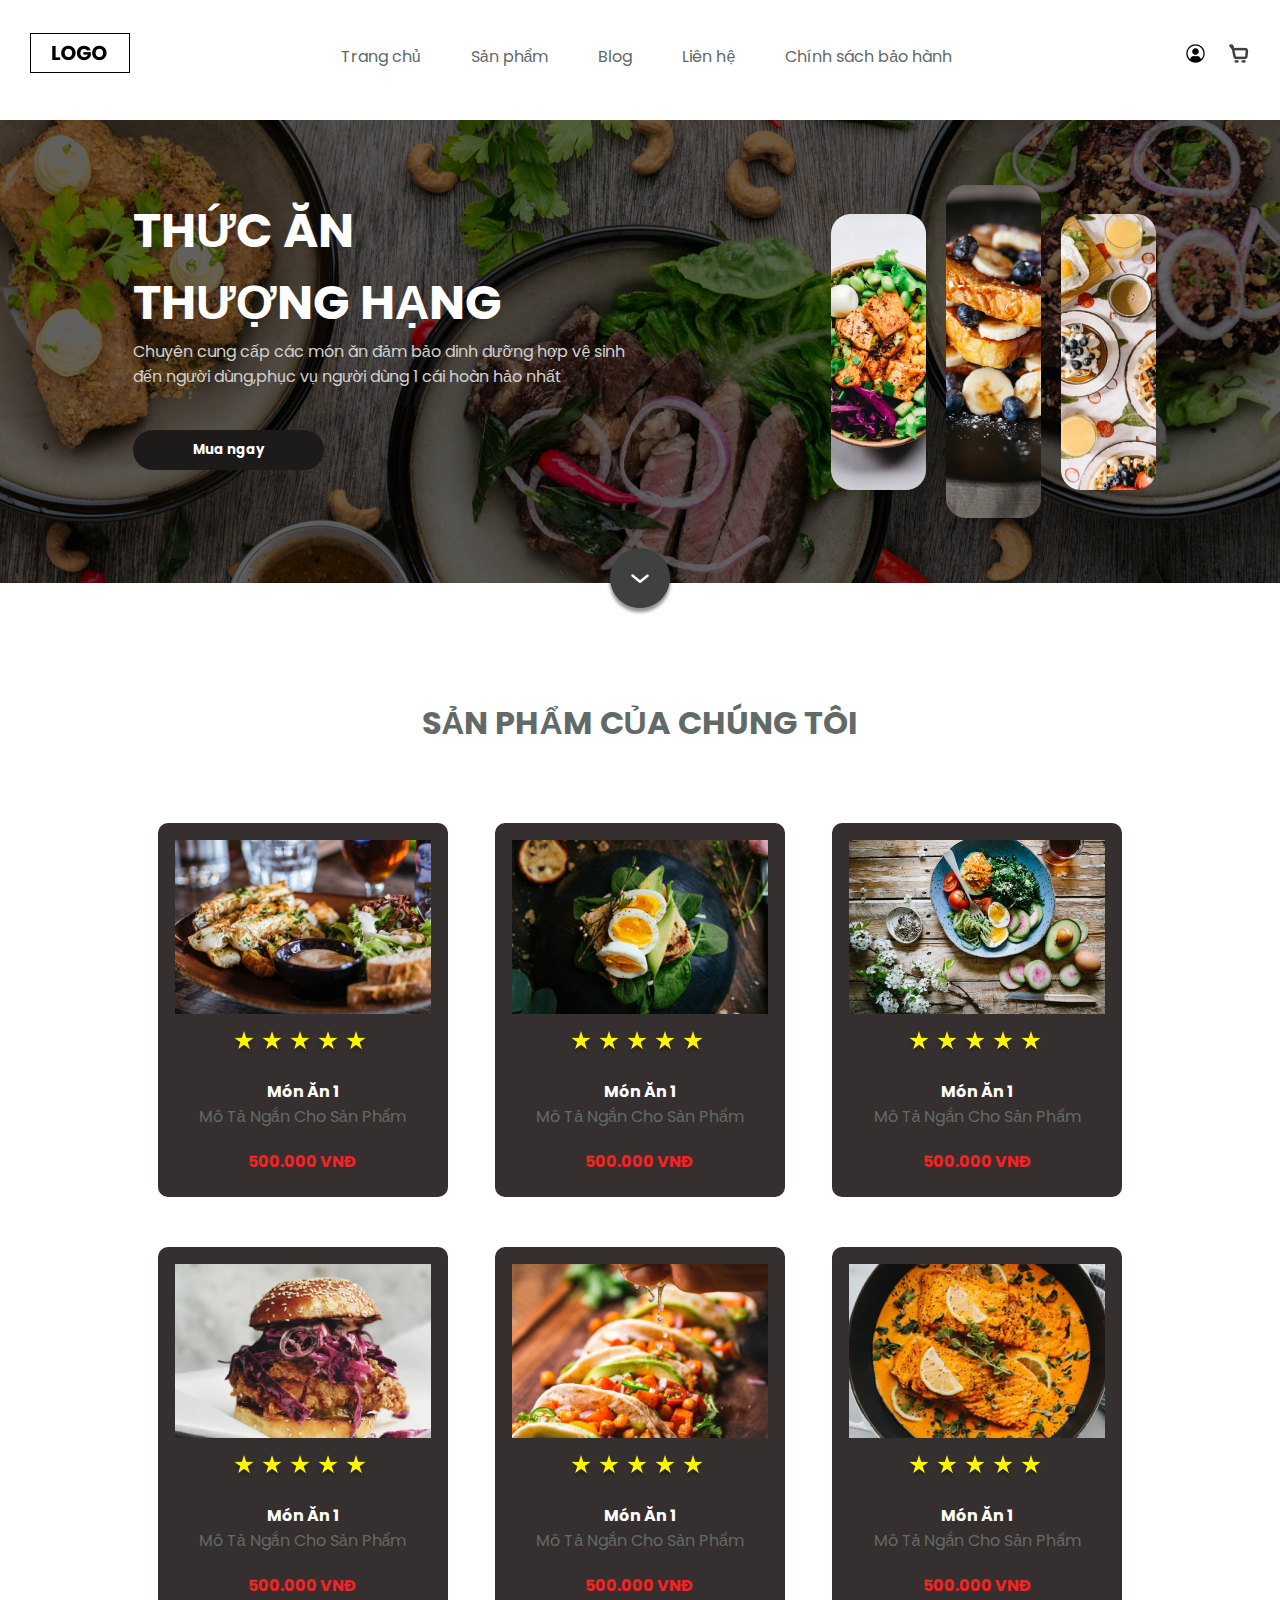
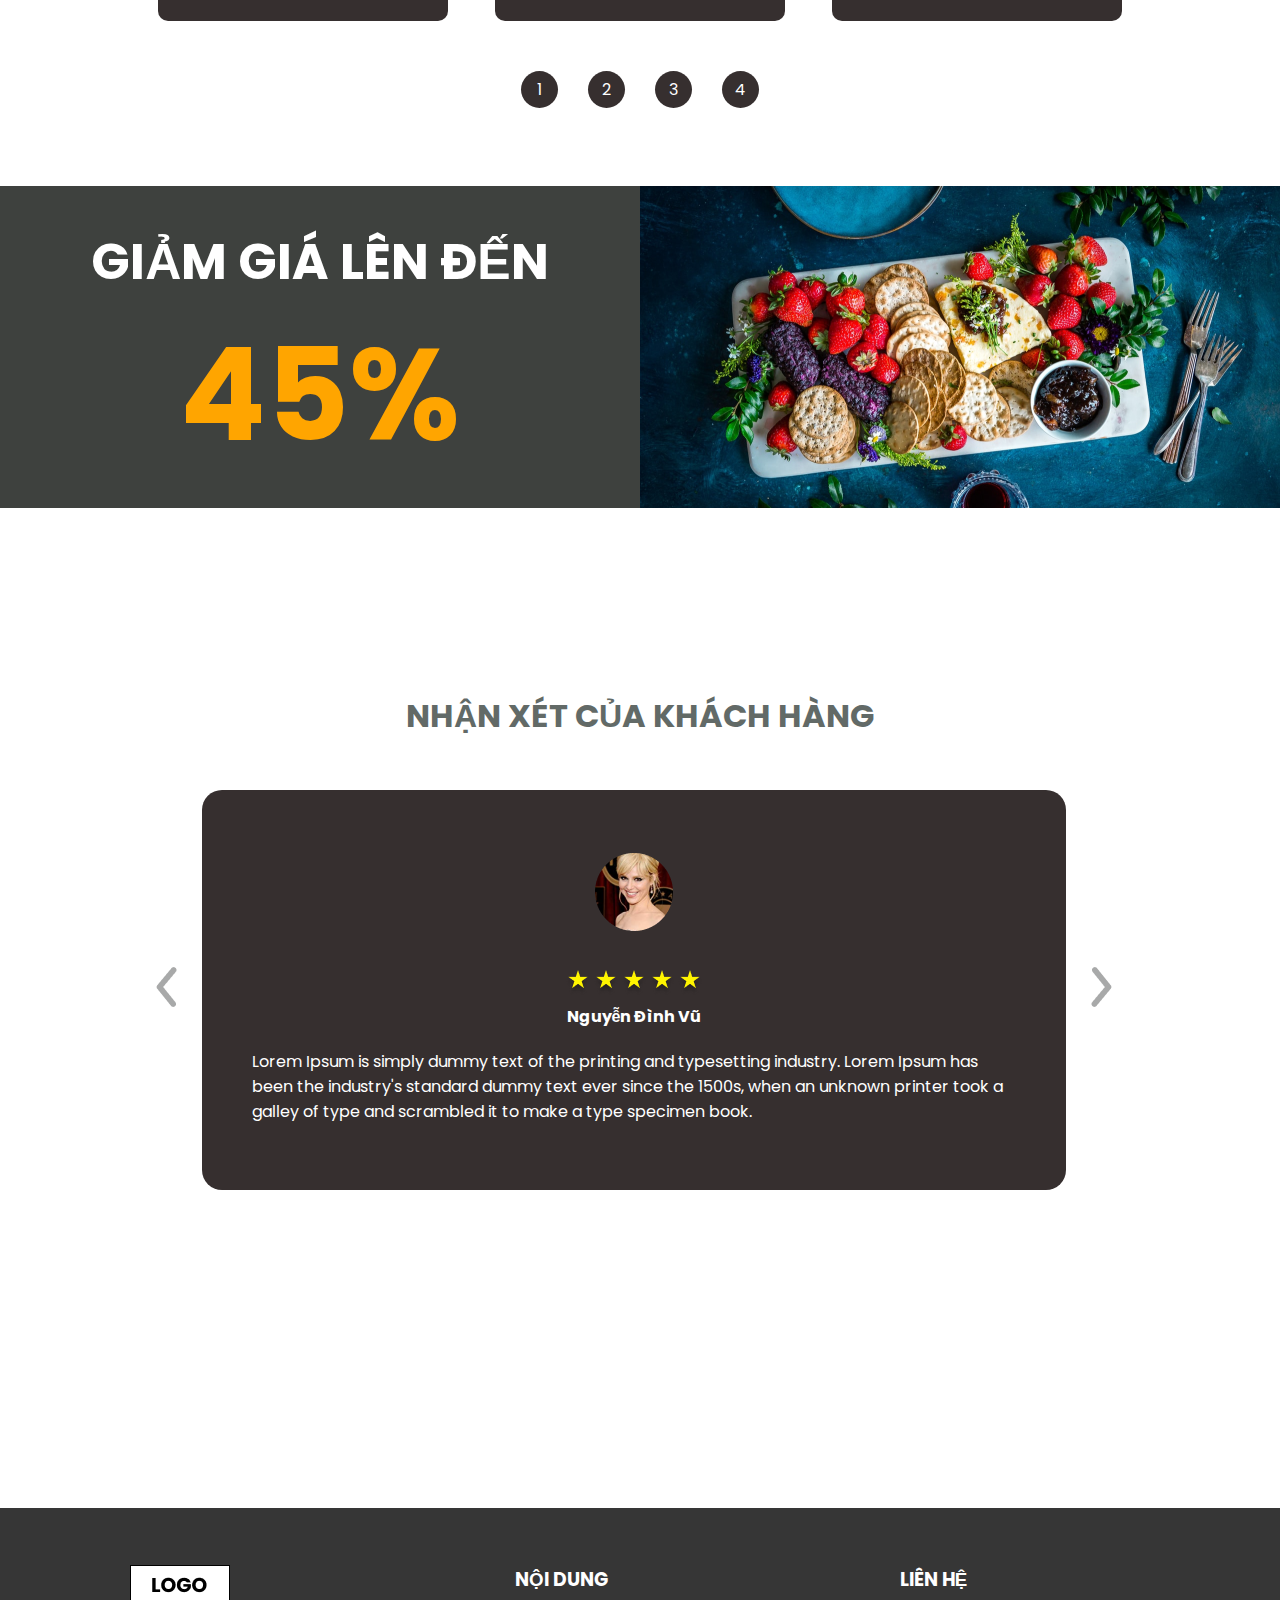
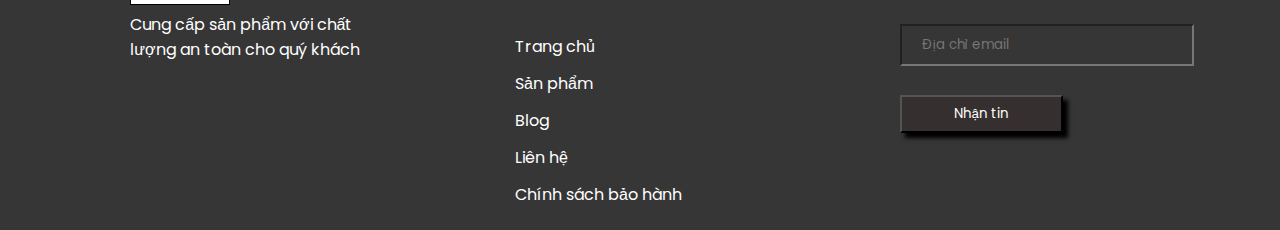
==== index.html @ 0b974483 "xc" ====
<!DOCTYPE html>
<html lang="en">

<head>
    <meta charset="UTF-8">
    <meta http-equiv="X-UA-Compatible" content="IE=edge">
    <meta name="viewport" content="width=device-width, initial-scale=1.0">
    <title>Web bán thức ăn </title>
    <link rel="stylesheet" href="style.css">
</head>

<body>


    <div id="wrapper">
        <div id="header">
            <a href="" class="logo">
                <img src="assets/logo.png" alt="">
            </a>
            <div id="menu">
                <div class="item">
                    <a href="index.html">Trang chủ</a>
                </div>
                <div class="item">
                    <a href="">Sản phẩm</a>
                </div>
                <div class="item">
                    <a href="">Blog</a>
                </div>
                <div class="item">
                    <a href="">Liên hệ</a>
                </div>
                <div class="item">
                    <a href="bh.html">Chính sách bảo hành</a>
                </div>
            </div>
            <div id="actions">
                <div class="item">
                    <img src="assets/user.png" alt="">
                </div>
                <div class="item">
                    <img src="assets/cart.png" alt="">
                </div>
            </div>
        </div>
        <div id="banner">
            <div class="box-left">
                <h2>
                    <span>THỨC ĂN</span>
                    <br>
                    <span>THƯỢNG HẠNG</span>
                </h2>
                <p>Chuyên cung cấp các món ăn đảm bảo dinh dưỡng
                    hợp vệ sinh đến người dùng,phục vụ người dùng 1 cái
                    hoàn hảo nhất</p>
                <button>Mua ngay</button>
            </div>
            <div class="box-right">
                <img src="assets/img_1.png" alt="">
                <img src="assets/img_2.png" alt="">
                <img src="assets/img_3.png" alt="">
            </div>
            <div class="to-bottom">
                <a href="">
                    <img src="assets/to_bottom.png" alt="">
                </a>
            </div>
        </div>
        <div id="wp-products">
            <h2>SẢN PHẨM CỦA CHÚNG TÔI</h2>
            <ul id="list-products">
                <div class="item">
                    <img src="assets/product_1.png" alt="">
                    <div class="stars">
                        <span>
                            <img src="assets/star.png" alt="">
                        </span>
                        <span>
                            <img src="assets/star.png" alt="">
                        </span>
                        <span>
                            <img src="assets/star.png" alt="">
                        </span>
                        <span>
                            <img src="assets/star.png" alt="">
                        </span>
                        <span>
                            <img src="assets/star.png" alt="">
                        </span>
                    </div>

                    <div class="name">Món Ăn 1</div>
                    <div class="desc">Mô Tả Ngắn Cho Sản Phẩm</div>
                    <div class="price">500.000 VNĐ</div>
                </div>


                <div class="item">
                    <img src="assets/product_2.png" alt="">
                    <div class="stars">
                        <span>
                            <img src="assets/star.png" alt="">
                        </span>
                        <span>
                            <img src="assets/star.png" alt="">
                        </span>
                        <span>
                            <img src="assets/star.png" alt="">
                        </span>
                        <span>
                            <img src="assets/star.png" alt="">
                        </span>
                        <span>
                            <img src="assets/star.png" alt="">
                        </span>
                    </div>

                    <div class="name">Món Ăn 1</div>
                    <div class="desc">Mô Tả Ngắn Cho Sản Phẩm</div>
                    <div class="price">500.000 VNĐ</div>
                </div>


                <div class="item">
                    <img src="assets/product_3.png" alt="">
                    <div class="stars">
                        <span>
                            <img src="assets/star.png" alt="">
                        </span>
                        <span>
                            <img src="assets/star.png" alt="">
                        </span>
                        <span>
                            <img src="assets/star.png" alt="">
                        </span>
                        <span>
                            <img src="assets/star.png" alt="">
                        </span>
                        <span>
                            <img src="assets/star.png" alt="">
                        </span>
                    </div>

                    <div class="name">Món Ăn 1</div>
                    <div class="desc">Mô Tả Ngắn Cho Sản Phẩm</div>
                    <div class="price">500.000 VNĐ</div>
                </div>
                <div class="item">
                    <img src="assets/product_4.png" alt="">
                    <div class="stars">
                        <span>
                            <img src="assets/star.png" alt="">
                        </span>
                        <span>
                            <img src="assets/star.png" alt="">
                        </span>
                        <span>
                            <img src="assets/star.png" alt="">
                        </span>
                        <span>
                            <img src="assets/star.png" alt="">
                        </span>
                        <span>
                            <img src="assets/star.png" alt="">
                        </span>
                    </div>

                    <div class="name">Món Ăn 1</div>
                    <div class="desc">Mô Tả Ngắn Cho Sản Phẩm</div>
                    <div class="price">500.000 VNĐ</div>
                </div>

                <div class="item">
                    <img src="assets/product_5.png" alt="">
                    <div class="stars">
                        <span>
                            <img src="assets/star.png" alt="">
                        </span>
                        <span>
                            <img src="assets/star.png" alt="">
                        </span>
                        <span>
                            <img src="assets/star.png" alt="">
                        </span>
                        <span>
                            <img src="assets/star.png" alt="">
                        </span>
                        <span>
                            <img src="assets/star.png" alt="">
                        </span>
                    </div>

                    <div class="name">Món Ăn 1</div>
                    <div class="desc">Mô Tả Ngắn Cho Sản Phẩm</div>
                    <div class="price">500.000 VNĐ</div>
                </div>

                <div class="item">
                    <img src="assets/product_6.png" alt="">
                    <div class="stars">
                        <span>
                            <img src="assets/star.png" alt="">
                        </span>
                        <span>
                            <img src="assets/star.png" alt="">
                        </span>
                        <span>
                            <img src="assets/star.png" alt="">
                        </span>
                        <span>
                            <img src="assets/star.png" alt="">
                        </span>
                        <span>
                            <img src="assets/star.png" alt="">
                        </span>
                    </div>

                    <div class="name">Món Ăn 1</div>
                    <div class="desc">Mô Tả Ngắn Cho Sản Phẩm</div>
                    <div class="price">500.000 VNĐ</div>
                </div>
            </ul>
            <div class="list-page">
                <div class="item">
                    <a href="">1</a>
                </div>
                <div class="item">
                    <a href="">2</a>
                </div>
                <div class="item">
                    <a href="">3</a>
                </div>
                <div class="item">
                    <a href="">4</a>
                </div>
            </div>
        </div>

        <div id="saleoff">
            <div class="box-left">
                <h1>
                    <span>GIẢM GIÁ LÊN ĐẾN</span>
                    <span>45%</span>
                </h1>
            </div>
            <div class="box-right"></div>
        </div>

        <div id="comment">
            <h2>NHẬN XÉT CỦA KHÁCH HÀNG</h2>
            <div id="comment-body">
                <div class="prev">
                    <a href="#">
                        <img src="assets/prev.png" alt="">
                    </a>
                </div>
                <ul id="list-comment">
                    <li class="item">
                        <div class="avatar">
                            <img src="assets/avatar_1.png" alt="">

                        </div>
                        <div class="stars">
                            <span>
                                <img src="assets/star.png" alt="">
                            </span>
                            <span>
                                <img src="assets/star.png" alt="">
                            </span>
                            <span>
                                <img src="assets/star.png" alt="">
                            </span>
                            <span>
                                <img src="assets/star.png" alt="">
                            </span>
                            <span>
                                <img src="assets/star.png" alt="">
                            </span>
                        </div>
                        <div class="name">Nguyễn Đình Vũ</div>

                        <div class="text">
                            <p>Lorem Ipsum is simply dummy text of the printing and
                                typesetting industry. Lorem Ipsum has been the industry's
                                standard dummy text ever since the 1500s, when an unknown
                                printer took a galley of type and scrambled it to make a type
                                specimen book.</p>
                        </div>
                    </li>
                    <li class="item">
                        <div class="avatar">
                            <img src="assets/avatar_1.png" alt="">

                        </div>
                        <div class="stars">
                            <span>
                                <img src="assets/star.png" alt="">
                            </span>
                            <span>
                                <img src="assets/star.png" alt="">
                            </span>
                            <span>
                                <img src="assets/star.png" alt="">
                            </span>
                            <span>
                                <img src="assets/star.png" alt="">
                            </span>
                            <span>
                                <img src="assets/star.png" alt="">
                            </span>
                        </div>
                        <div class="name">Trần Ngọc Sơn</div>

                        <div class="text">
                            <p>Lorem Ipsum is simply dummy text of the printing and
                                typesetting industry. Lorem Ipsum has been the industry's
                                standard dummy text ever since the 1500s, when an unknown
                                printer took a galley of type and scrambled it to make a type
                                specimen book.</p>
                        </div>
                    </li>
                    <li class="item">
                        <div class="avatar">
                            <img src="assets/avatar_1.png" alt="">

                        </div>
                        <div class="stars">
                            <span>
                                <img src="assets/star.png" alt="">
                            </span>
                            <span>
                                <img src="assets/star.png" alt="">
                            </span>
                            <span>
                                <img src="assets/star.png" alt="">
                            </span>
                            <span>
                                <img src="assets/star.png" alt="">
                            </span>
                            <span>
                                <img src="assets/star.png" alt="">
                            </span>
                        </div>
                        <div class="name">Nguyễn Trần Vi</div>

                        <div class="text">
                            <p>Lorem Ipsum is simply dummy text of the printing and
                                typesetting industry. Lorem Ipsum has been the industry's
                                standard dummy text ever since the 1500s, when an unknown
                                printer took a galley of type and scrambled it to make a type
                                specimen book.</p>
                        </div>
                    </li>
                </ul>
                <div class="next">
                    <a href="#">
                        <img src="assets/next.png" alt="">
                    </a>
                </div>
            </div>
        </div>

        <div id="footer">
            <div class="box">
                <div class="logo">
                    <img src="assets/logo.png" alt="">
                </div>
                <p>Cung cấp sản phẩm với chất lượng an toàn cho quý khách</p>
            </div>
            <div class="box">
                <h3>NỘI DUNG</h3>
                <ul class="quick-menu">
                    <div class="item">
                        <a href="index.html">Trang chủ</a>
                    </div>
                    <div class="item">
                        <a href="">Sản phẩm</a>
                    </div>
                    <div class="item">
                        <a href="">Blog</a>
                    </div>
                    <div class="item">
                        <a href="">Liên hệ</a>
                    </div>
                    <div class="item">
                        <a href="bh.html">Chính sách bảo hành</a>
                    </div>
                </ul>
            </div>
            <div class="box">
                <h3>LIÊN HỆ</h3>
                <form action="">
                    <input type="text" placeholder="Địa chỉ email">
                    <button>Nhận tin</button>
                </form>
            </div>
        </div>
    </div>
    <script src="script.js"></script>
</body>

</html>
---- style.css ----
@import url('https://fonts.googleapis.com/css2?family=Poppins:ital,wght@0,400;0,500;0,600;1,200;1,400;1,500&display=swap');
*{
    padding:0;
    margin:0;
    box-sizing: border-box;
    font-family:'Poppins', sans-serif;
    cursor: pointer;
}

@import url('https://fonts.googleapis.com/css?family=Indie+Flower');

#wrapper {
    /* Kích thước màn hình là 1280 x 720 */
    width: 100%;
    height: 100vh;
}
#header {
    width: 100%;
    padding:0px 30px;
    margin-top:33px;
    display: flex;
    justify-content: space-between;
    align-items: center;    
}

#menu {
    list-style:none;
    display: flex;
}

#menu .item {
    margin:0px 25px;
}

#menu .item a {
    color:#626A67;
    text-decoration: none;
}


#actions {
    display: flex;
}

#actions .item {
    margin-left:22px;
}





#banner {
    width: 100%;
    background-image :url("assets/banner.png");
    height: 463px;
    margin-top:40px;
    display: flex;
    padding:0px 133px;
    position:relative;
}

#banner .box-left ,#banner .box-right {
    width: 50%;
}

#banner  .box-left h2 {
    font-size:48px;
    margin-top:75px;
    color:#fff;
}

#banner .box-left p {
    color:#D0D0D0;
}

#banner .box-left button {
    width: 191px;
    height: 40px;
    margin-top:41px;
    background:#1d1a1a;
    border:none;
    outline:none;
    color:#fff;
    font-weight: bold;
    border-radius: 20px;
    transition:0.4s;
}

#banner .box-left button:hover {
    background:orange;
}

#banner .box-right {
    padding-left:200px;
    display: flex;
    justify-content: center;
    align-items: center;
}

#banner .box-right img {
    margin:0px 10px;
    animation :animation 3s infinite linear; 
}


#banner .box-right img:nth-child(1)
{
    animation-delay: 0.5s;
}
#banner .box-right img:nth-child(2)
{
    
    animation-delay: 1s;
}

@keyframes animation {
    0%{
        transform:translateY(0px);
    }
    50%{
        transform: translateY(-10px);
    }
    100%{
        transform: translateY(0px);
    }
    
}

.to-bottom {
    position:absolute;
    bottom:-40px;
    left:50%;
    transform:translateX(-50%);
}



#wp-products {
    padding-top:116px;
    padding-bottom: 78px;
    padding-left:134px;
    padding-right:134px;
}

#wp-products h2 {
    text-align: center;
    margin-bottom: 76px;
    font-size:32px;
    color:#626a67;
}


#list-products {
    display: flex;
    list-style: none;
    justify-content: space-around;
    align-items: center;
    flex-wrap: wrap;
}

#list-products .item {
    width: 290px;
    height: 374px;
    background:#362f2f;
    border-radius: 10px;
    margin-bottom: 50px;
}

#list-products .item img {
    display: block;
    margin:0px auto;
    margin-top:17px;
}

#list-products .item .stars {

    display: flex;
    margin:0px auto;
    width: 50%;
}

#list-products .item .name {
    text-align: center;
    color:#fff;
    font-weight: bold;
    margin-top:21px;
}

#list-products .item .desc {
    text-align: center;
    color:#626a67;
}

#list-products .item .price {
    text-align: center;
    color:#f42424;
    font-weight: bold;
    margin-top:20px;
}


.list-page {
    width: 50%;
    margin:0px auto;
}

.list-page {
    display: flex;
    list-style: none;
    justify-content: center;
    align-items: center;
}

.list-page .item {
    margin:0px 15px;
    width: 37px;
    height: 37px;
    background:#362f2f;
    border-radius: 50%;
    display: flex;
    justify-content: center;
    align-items: center;
}
.list-page .item a {
    color:#fff;
    text-decoration: none;
}


#saleoff {
    width: 100%;
    display: flex;
    height: 322px;
}
#saleoff .box-left ,#saleoff .box-right {
    width: 50%;
}
#saleoff .box-left {
    background:#3e413e;
    text-align: center;
    min-height: 322px;
}

#saleoff .box-left h1 {
    padding-top:38px;
}
#saleoff .box-left span:nth-child(1)
{
    color:#fff;
    font-size:50px;
}

#saleoff .box-left span:nth-child(2)
{
    color:orange;
    font-size:128px;
}

#saleoff .box-right {
    background-image:url("assets/off.png");
}


#comment {
    width: 1012px;
    height: 478px;
    margin:0px auto;
    margin-top:184px;
    margin-bottom: 50px;
}

#comment h2 {
    text-align: center;
    margin-bottom: 50px;
    font-size:32px;
    color:#626a67;
}


#comment-body{
    display: flex;
    justify-content: center;
    align-items: center;
    width: 1000px;
    height: 400px;
    list-style: none;
    overflow: hidden;
}

#list-comment {
    width: 100%;
    height: 100%;
    list-style: none;
    transition:0.5s;
}

#list-comment .item {
    width: 100%;
    height: 100%;
    background:#362f2f;
    border-radius: 20px;
    padding-top:50px;
}

#list-comment .item .avatar {
    text-align: center;
    margin-top:13px;
}

#list-comment .item .stars {
    display: flex;
    margin:0px auto;
    width: 50%;
    margin-top:32px;
    justify-content: center;
    align-items: center;
}

#list-comment .item .name {
    text-align: center;
    font-weight: bold;
    color:#fff;
}

#list-comment .item .text {
    padding:20px 50px;
    color:#fff;
   
}

#footer {
    width: 100%;
    background:rgb(0,0,0,0.79);
    height: 322px;
    margin-top:338px;
    padding:0px 63px;
    padding-top:57px;
    display: flex;
    justify-content: space-around;
}

#footer .box {
    width: 250px;
    color:#fff;
}

#footer .box .quick-menu {
    margin-top:40px;

}


#footer .box .quick-menu .item{
    margin-bottom:12px;

}
#footer .box .quick-menu ,.item a{
    color:#fff;
    text-decoration: none;
}



#footer .box form input {
    width: 294px;
    height: 42px;
    background:transparent;
    padding-left:20px;
    color:#fff;
    margin-top:30px;
}

#footer .box form button {
    background:#362f2f;
    box-shadow: 5px 5px 4px rgba(0,0,0.25);
    width: 163px;
    height: 38px;
    margin-top:29px;
    color:#fff;
}

.bh-maintile {
    font-size: 25px;
    margin-top: 20px;
    text-align: center;
    font-family:'Indie Flower',cursive;
    margin-bottom: 15px;
    margin-top: 65px;
}

.policy-container {
    font-size: 16px;
    margin-left: 55px;
    margin: auto;
    padding: 10px;
    width: 1100px;

}
.bh-maintile img {
    margin-top: 20px;
    width: 750px;
    height: 250px;
}

.policy-table table{
    margin: auto;
    padding: 10px;
    width: 1100px;
    
}
.policy-table table,td,tr, th 
{
    border: 1px solid #000;
}
.policy-table table tr td.bold
{
    Font-Weight: bold;
    text-align: center;
}
.policy-table table tr td.result{
    Width: 400px;
    Text-Align: right;
    Padding-Right: 5px;
}
.policy-table table tr td{
    Padding-Left: 5px;
}
.policy-table table tr:hover
{
    background:orange;
cursor:pointer;
}

#banner2 {
    width: 100%;
    background-image :url("assets/6057300.jpg");
    height: 463px;
    margin-top:40px;
    display: flex;
    padding:0px 133px;
    position:relative;
}

#banner2 .box-left{
    width: 50%;
}

#banner2  .box-left h2 {
    font-size:48px;
    margin-top:75px;
    color:#000;
}

#banner2 .box-left p {
    color:#000;
}

#banner2 .box-left button {
    width: 191px;
    height: 40px;
    margin-top:41px;
    background:#1d1a1a;
    border:none;
    outline:none;
    color:#fff;
    font-weight: bold;
    border-radius: 20px;
    transition:0.4s;
}

#banner2 .box-left button:hover {
    background:orange;
}

#banner2 .box-right {
    padding-left:200px;
    display: flex;
    justify-content: center;
    align-items: center;
}

#banner2 .box-right img {
    margin:0px 10px;
    animation :animation 3s infinite linear; 
}
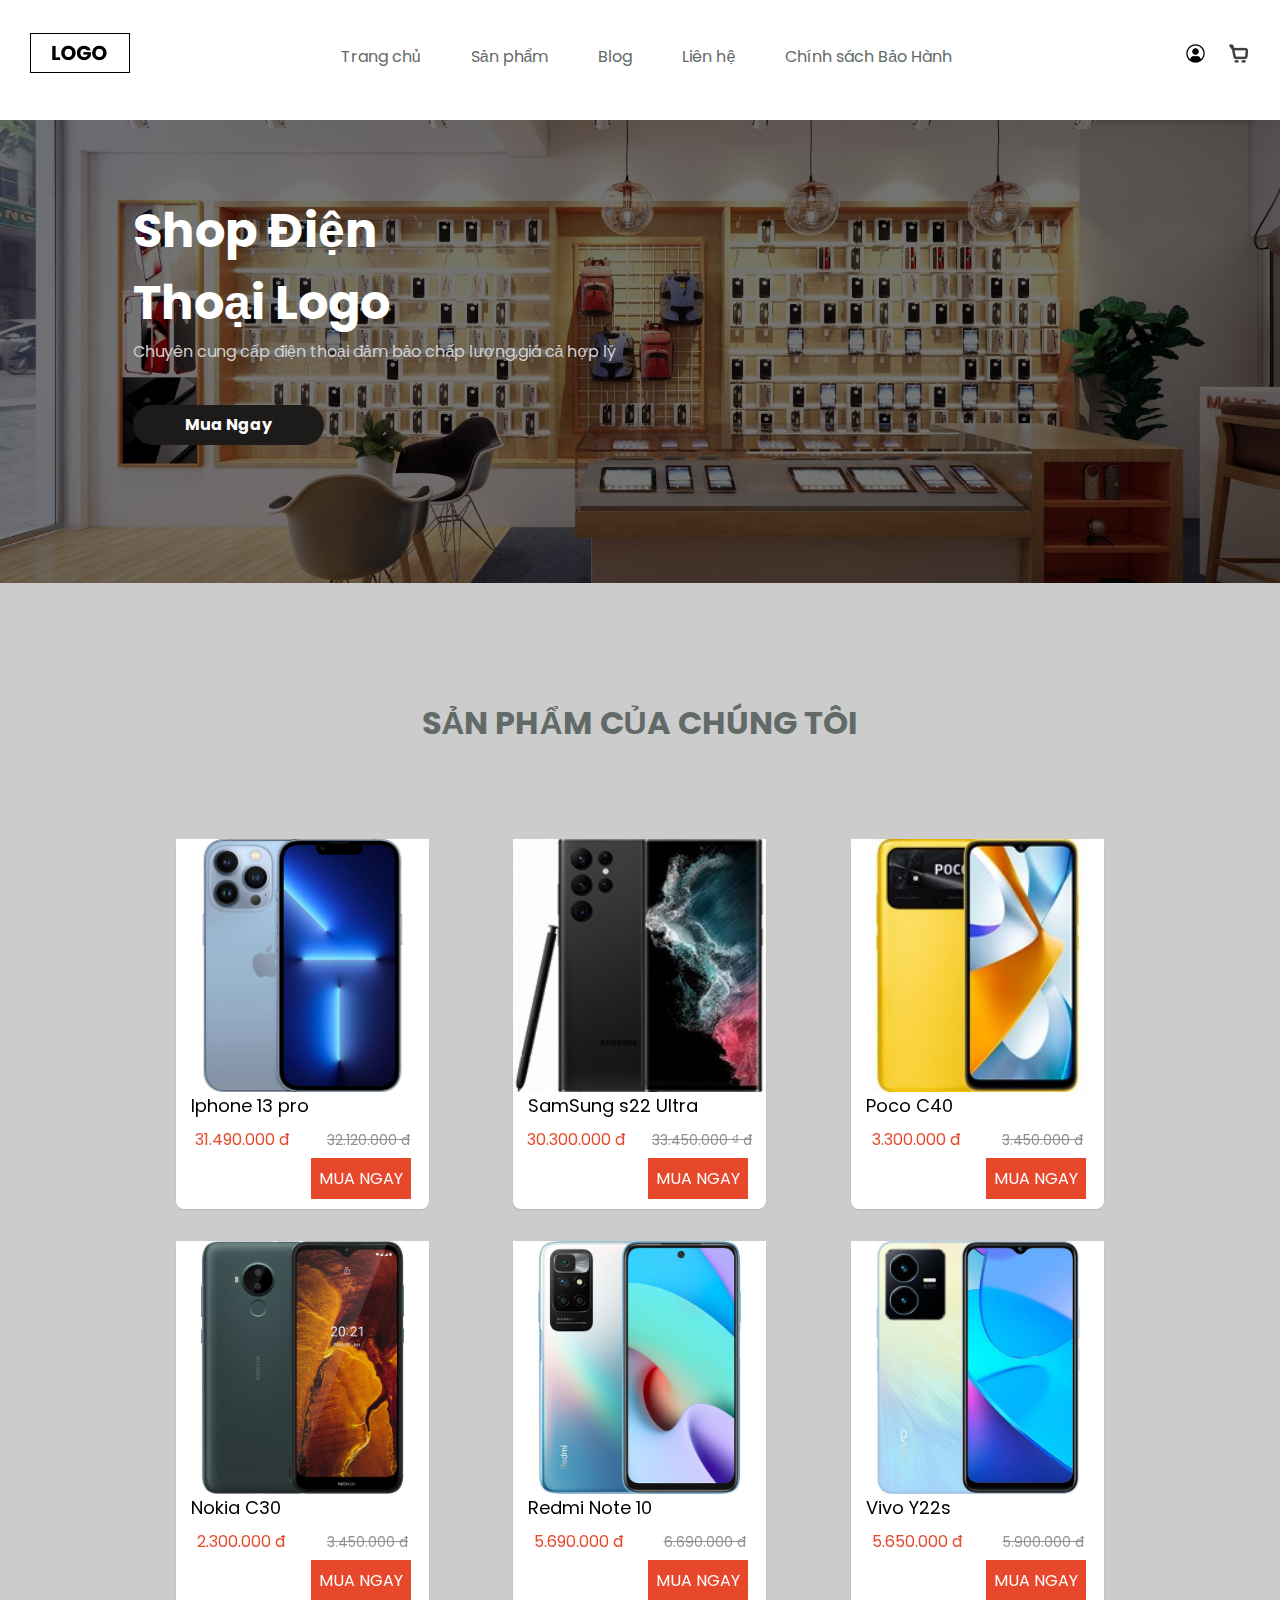
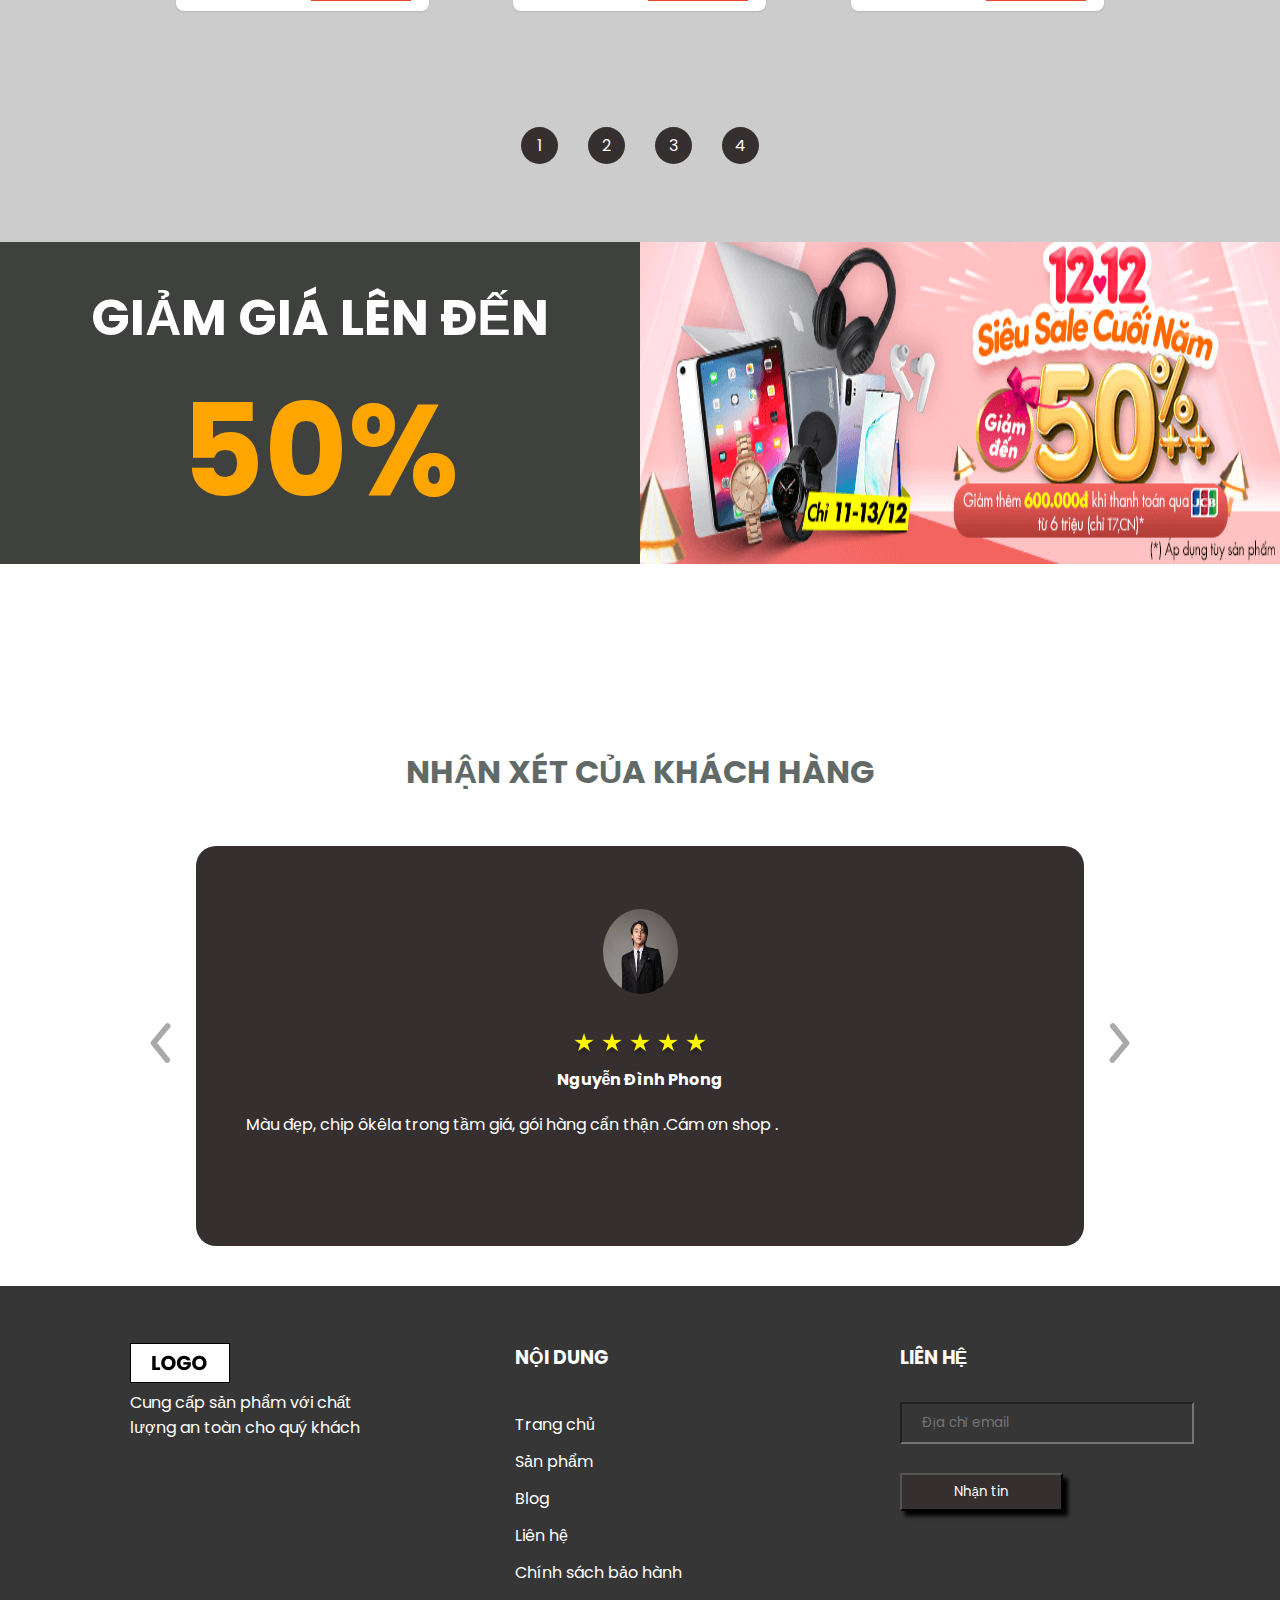
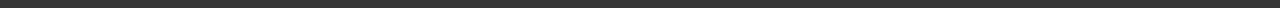
==== commit b8ebcb73: "update responive" ====
--- a/index.html
+++ b/index.html
@@ -5,221 +5,204 @@
     <meta charset="UTF-8">
     <meta http-equiv="X-UA-Compatible" content="IE=edge">
     <meta name="viewport" content="width=device-width, initial-scale=1.0">
-    <title>Web bán thức ăn </title>
+    <title>Web quản lý điện thoại</title>
     <link rel="stylesheet" href="style.css">
+    <link rel="stylesheet" href="assets/icon/themify-icons/themify-icons.css">
 </head>
 
 <body>
 
 
-    <div id="wrapper">
+    <div id="wrapper grip">
         <div id="header">
             <a href="" class="logo">
-                <img src="assets/logo.png" alt="">
+                <img src="assets/img/logo.png" alt="">
             </a>
             <div id="menu">
                 <div class="item">
-                    <a href="index.html">Trang chủ</a>
-                </div>
-                <div class="item">
-                    <a href="">Sản phẩm</a>
-                </div>
-                <div class="item">
-                    <a href="">Blog</a>
-                </div>
-                <div class="item">
-                    <a href="">Liên hệ</a>
-                </div>
-                <div class="item">
-                    <a href="bh.html">Chính sách bảo hành</a>
-                </div>
-            </div>
+                    <a href="#">Trang chủ</a>
+                </div>
+                <div class="item">
+                    <a href="/Sp/sp.html">Sản phẩm</a>
+                </div>
+                <div class="item">
+                    <a href="./Blog/blog1.html">Blog</a>
+                </div>
+                <div class="item">
+                    <a href="/Contact/contact.html">Liên hệ</a>
+                </div>
+                <div class="item">
+                    <a href="/BH/bh.html">Chính sách Bảo Hành</a>
+                </div>
+            </div>
+            
             <div id="actions">
-                <div class="item">
-                    <img src="assets/user.png" alt="">
-                </div>
-                <div class="item">
-                    <img src="assets/cart.png" alt="">
+                
+                
+                <div class="item">
+                   <button style="border: 0; cursor: pointer;" class="button-login js-button-login"><img src="assets/img/user.png" alt=""></button> 
+                </div>
+                <div class="item">
+                    <button style="border: 0; cursor: pointer;" class="button-login js-button-login"><img src="assets/img/cart.png" alt=""></button> 
+                    
+                </div>
+                <label for="nav-moblie-input" class="icon-menu">
+                    <i class="ti-menu-alt"></i>
+                </label>
+                <input type="checkbox" name="" class="nav-input" id="nav-moblie-input" >
+                
+                <label for="nav-moblie-input"  class="nav-overlay">
+                    
+                </label>
+                <label for="nav-moblie-input"  class="nav-overlay"></label>
+                <div id="menu-moblie">
+                    <label for="nav-moblie-input" class="icon-close">
+                        <i class="ti-close"></i>
+                    </label>
+                    <div class="item-moblie">
+                        <a href="#">Trang chủ</a>
+                    </div>
+                    <div class="item-moblie">
+                        <a href="/Sp/sp.html">Sản phẩm</a>
+                    </div>
+                    <div class="item-moblie">
+                        <a href="./Blog/blog1.html">Blog</a>
+                    </div>
+                    <div class="item-moblie">
+                        <a href="/Contact/contact.html">Liên hệ</a>
+                    </div>
+                    <div class="item-moblie">
+                        <a href="/BH/bh.html">Chính sách Bảo Hành</a>
+                    </div>
+                    
                 </div>
             </div>
         </div>
         <div id="banner">
             <div class="box-left">
                 <h2>
-                    <span>THỨC ĂN</span>
+                    <span>Shop Điện </span>
                     <br>
-                    <span>THƯỢNG HẠNG</span>
+                    <span > Thoại Logo</span>
                 </h2>
-                <p>Chuyên cung cấp các món ăn đảm bảo dinh dưỡng
-                    hợp vệ sinh đến người dùng,phục vụ người dùng 1 cái
-                    hoàn hảo nhất</p>
-                <button>Mua ngay</button>
-            </div>
-            <div class="box-right">
-                <img src="assets/img_1.png" alt="">
-                <img src="assets/img_2.png" alt="">
-                <img src="assets/img_3.png" alt="">
-            </div>
-            <div class="to-bottom">
-                <a href="">
-                    <img src="assets/to_bottom.png" alt="">
-                </a>
-            </div>
-        </div>
-        <div id="wp-products">
+                <p>Chuyên cung cấp điện thoại đảm bảo chấp lượng,giá cả hợp lý 
+                    </p>
+                <a class="box-left-a" href="#wp-products">Mua Ngay</a>
+            </div>
+           
+        </div>
+        <div  id="wp-products">
             <h2>SẢN PHẨM CỦA CHÚNG TÔI</h2>
-            <ul id="list-products">
-                <div class="item">
-                    <img src="assets/product_1.png" alt="">
-                    <div class="stars">
-                        <span>
-                            <img src="assets/star.png" alt="">
-                        </span>
-                        <span>
-                            <img src="assets/star.png" alt="">
-                        </span>
-                        <span>
-                            <img src="assets/star.png" alt="">
-                        </span>
-                        <span>
-                            <img src="assets/star.png" alt="">
-                        </span>
-                        <span>
-                            <img src="assets/star.png" alt="">
-                        </span>
-                    </div>
-
-                    <div class="name">Món Ăn 1</div>
-                    <div class="desc">Mô Tả Ngắn Cho Sản Phẩm</div>
-                    <div class="price">500.000 VNĐ</div>
-                </div>
-
-
-                <div class="item">
-                    <img src="assets/product_2.png" alt="">
-                    <div class="stars">
-                        <span>
-                            <img src="assets/star.png" alt="">
-                        </span>
-                        <span>
-                            <img src="assets/star.png" alt="">
-                        </span>
-                        <span>
-                            <img src="assets/star.png" alt="">
-                        </span>
-                        <span>
-                            <img src="assets/star.png" alt="">
-                        </span>
-                        <span>
-                            <img src="assets/star.png" alt="">
-                        </span>
-                    </div>
-
-                    <div class="name">Món Ăn 1</div>
-                    <div class="desc">Mô Tả Ngắn Cho Sản Phẩm</div>
-                    <div class="price">500.000 VNĐ</div>
-                </div>
-
-
-                <div class="item">
-                    <img src="assets/product_3.png" alt="">
-                    <div class="stars">
-                        <span>
-                            <img src="assets/star.png" alt="">
-                        </span>
-                        <span>
-                            <img src="assets/star.png" alt="">
-                        </span>
-                        <span>
-                            <img src="assets/star.png" alt="">
-                        </span>
-                        <span>
-                            <img src="assets/star.png" alt="">
-                        </span>
-                        <span>
-                            <img src="assets/star.png" alt="">
-                        </span>
-                    </div>
-
-                    <div class="name">Món Ăn 1</div>
-                    <div class="desc">Mô Tả Ngắn Cho Sản Phẩm</div>
-                    <div class="price">500.000 VNĐ</div>
-                </div>
-                <div class="item">
-                    <img src="assets/product_4.png" alt="">
-                    <div class="stars">
-                        <span>
-                            <img src="assets/star.png" alt="">
-                        </span>
-                        <span>
-                            <img src="assets/star.png" alt="">
-                        </span>
-                        <span>
-                            <img src="assets/star.png" alt="">
-                        </span>
-                        <span>
-                            <img src="assets/star.png" alt="">
-                        </span>
-                        <span>
-                            <img src="assets/star.png" alt="">
-                        </span>
-                    </div>
-
-                    <div class="name">Món Ăn 1</div>
-                    <div class="desc">Mô Tả Ngắn Cho Sản Phẩm</div>
-                    <div class="price">500.000 VNĐ</div>
-                </div>
-
-                <div class="item">
-                    <img src="assets/product_5.png" alt="">
-                    <div class="stars">
-                        <span>
-                            <img src="assets/star.png" alt="">
-                        </span>
-                        <span>
-                            <img src="assets/star.png" alt="">
-                        </span>
-                        <span>
-                            <img src="assets/star.png" alt="">
-                        </span>
-                        <span>
-                            <img src="assets/star.png" alt="">
-                        </span>
-                        <span>
-                            <img src="assets/star.png" alt="">
-                        </span>
-                    </div>
-
-                    <div class="name">Món Ăn 1</div>
-                    <div class="desc">Mô Tả Ngắn Cho Sản Phẩm</div>
-                    <div class="price">500.000 VNĐ</div>
-                </div>
-
-                <div class="item">
-                    <img src="assets/product_6.png" alt="">
-                    <div class="stars">
-                        <span>
-                            <img src="assets/star.png" alt="">
-                        </span>
-                        <span>
-                            <img src="assets/star.png" alt="">
-                        </span>
-                        <span>
-                            <img src="assets/star.png" alt="">
-                        </span>
-                        <span>
-                            <img src="assets/star.png" alt="">
-                        </span>
-                        <span>
-                            <img src="assets/star.png" alt="">
-                        </span>
-                    </div>
-
-                    <div class="name">Món Ăn 1</div>
-                    <div class="desc">Mô Tả Ngắn Cho Sản Phẩm</div>
-                    <div class="price">500.000 VNĐ</div>
-                </div>
-            </ul>
+            <div id="list-products">
+                <div class="product product-container col-3 col-12">
+                    <a href="/product/ip14/ip14.html">
+                        <div class="product-img" style="background-image: url(/product/ip14/img/1639069941_w7kSqUKq_d8.jpg)" >
+                        </div>
+                        <p class="product-text">Iphone 13 pro</p>
+                        <div class="product-price">       
+                            <p class="price">31.490.000 đ</p>
+                            <p class="price-sale">32.120.000 đ</p>
+                        </div>
+                        <a href="/product/ip14/ip14.html" class="button-buy">Mua Ngay</a>
+                    </a>             
+                </div>
+                <div class="product product-container col-3 col-12">
+                    <a href="/product/s22ultra/s22ultra.html">
+                        <div class="product-img" style="background-image: url(/product/s22ultra/anhchinh.jpg)" >
+
+                        
+                        </div>
+                        
+                        <p class="product-text">SamSung s22 Ultra</p>
+                        <div class="product-price">
+                            
+                            <p class="price">30.300.000  đ</p>
+                            <p class="price-sale">33.450.000 ₫ đ</p>
+                        </div>
+                        
+    
+                        <a href="/product/s22ultra/s22ultra.html" class="button-buy">Mua Ngay</a>
+                    </a>
+                </div>
+                <div class="product product-container col-3 col-12">
+                    <a href="/product/pococ40/pococ40.html">
+                        <div class="product-img" style="background-image: url(/product/pococ40/goldd.jpg)" >
+
+                        
+                        </div>
+                        
+                        <p class="product-text">Poco C40</p>
+                        <div class="product-price">
+                            
+                            <p class="price">3.300.000 đ</p>
+                            <p class="price-sale">3.450.000 đ</p>
+                        </div>
+                        
+    
+                        <a href="/product/pococ40/pococ40.html" class="button-buy">Mua Ngay</a>
+                    </a>
+                </div>
+                <div class="product product-container col-3 col-12">
+                    <a href="/product/nokiac30/nokiac30.html">
+                        <div class="product-img" style="background-image: url(/product/nokiac30/anhchinh.jpg)" >
+
+                        
+                        </div>
+                        
+                        <p class="product-text">Nokia C30</p>
+                        <div class="product-price">
+                            
+                            <p class="price">2.300.000 đ</p>
+                            <p class="price-sale">3.450.000 đ</p>
+                        </div>
+                        
+    
+                        <a href="/product/nokiac30/nokiac30.html" class="button-buy">Mua Ngay</a>
+                    </a>
+                    
+                </div>
+                <div class="product product-container col-3 col-12">
+                    <a href="/product/note10/note10.html">
+                        <div class="product-img" style="background-image: url(/product/note10/anhchinh.jpg)" >
+
+                        
+                    </div>
+                    
+                    <p class="product-text">Redmi Note 10</p>
+                    <div class="product-price">
+                        
+                        <p class="price">5.690.000 đ</p>
+                        <p class="price-sale">6.690.000 đ</p>
+                    </div>
+                    
+
+                    <a href="/product/note10/note10.html" class="button-buy">Mua Ngay</a></a>
+                </div>
+                <div class="product product-container col-3 col-12">
+                    <a href="/product/y22s/y22s.html">
+                        <div class="product-img" style="background-image: url(/product/y22s/anhchinh.jpg)" >
+
+                        
+                        </div>
+                        
+                        <p class="product-text">Vivo Y22s</p>
+                        <div class="product-price">
+                            
+                            <p class="price">5.650.000 đ</p>
+                            <p class="price-sale">5.900.000 đ</p>
+                        </div>
+                        
+    
+                        <a href="/product/y22s/y22s.html" class="button-buy">Mua Ngay</a>
+                    </a>
+                </div>
+                
+                
+
+
+
+                  
+            </div>
             <div class="list-page">
                 <div class="item">
                     <a href="">1</a>
@@ -237,13 +220,15 @@
         </div>
 
         <div id="saleoff">
-            <div class="box-left">
+            <div class="box-left  box-left-img">
                 <h1>
                     <span>GIẢM GIÁ LÊN ĐẾN</span>
-                    <span>45%</span>
+                    <span>50%</span>
                 </h1>
             </div>
-            <div class="box-right"></div>
+            <div class="box-right">
+                <img src="/assets/img/banner-mobile-dtdd-2.png" alt="" class="img-right">
+            </div>
         </div>
 
         <div id="comment">
@@ -251,13 +236,13 @@
             <div id="comment-body">
                 <div class="prev">
                     <a href="#">
-                        <img src="assets/prev.png" alt="">
+                        <img src="assets/img/prev.png" alt="">
                     </a>
                 </div>
                 <ul id="list-comment">
                     <li class="item">
                         <div class="avatar">
-                            <img src="assets/avatar_1.png" alt="">
+                            <img src="assets/img/SonTung.jpg" alt="" class="avatar-cmt">
 
                         </div>
                         <div class="stars">
@@ -277,19 +262,15 @@
                                 <img src="assets/star.png" alt="">
                             </span>
                         </div>
-                        <div class="name">Nguyễn Đình Vũ</div>
+                        <div class="name">Nguyễn Đình Phong</div>
 
                         <div class="text">
-                            <p>Lorem Ipsum is simply dummy text of the printing and
-                                typesetting industry. Lorem Ipsum has been the industry's
-                                standard dummy text ever since the 1500s, when an unknown
-                                printer took a galley of type and scrambled it to make a type
-                                specimen book.</p>
+                            <p>Màu đẹp, chip ôkêla trong tầm giá, gói hàng cẩn thận .Cám ơn shop .</p>
                         </div>
                     </li>
                     <li class="item">
                         <div class="avatar">
-                            <img src="assets/avatar_1.png" alt="">
+                            <img src="assets/img/bo-anh-nguoi-dep-khien-nguoi-xem-phai-xuyt-xoa-1.jpg" alt="" class="avatar-cmt">
 
                         </div>
                         <div class="stars">
@@ -309,19 +290,15 @@
                                 <img src="assets/star.png" alt="">
                             </span>
                         </div>
-                        <div class="name">Trần Ngọc Sơn</div>
+                        <div class="name">Trần Khánh Vi</div>
 
                         <div class="text">
-                            <p>Lorem Ipsum is simply dummy text of the printing and
-                                typesetting industry. Lorem Ipsum has been the industry's
-                                standard dummy text ever since the 1500s, when an unknown
-                                printer took a galley of type and scrambled it to make a type
-                                specimen book.</p>
+                            <p>Sản phẩm tuyệt vời đóng gói đẹp giao hàng nhanh </p>
                         </div>
                     </li>
                     <li class="item">
                         <div class="avatar">
-                            <img src="assets/avatar_1.png" alt="">
+                            <img src="assets/img/Lionel_Messi_20180626.jpg" alt="" class="avatar-cmt">
 
                         </div>
                         <div class="stars">
@@ -341,20 +318,16 @@
                                 <img src="assets/star.png" alt="">
                             </span>
                         </div>
-                        <div class="name">Nguyễn Trần Vi</div>
-
-                        <div class="text">
-                            <p>Lorem Ipsum is simply dummy text of the printing and
-                                typesetting industry. Lorem Ipsum has been the industry's
-                                standard dummy text ever since the 1500s, when an unknown
-                                printer took a galley of type and scrambled it to make a type
-                                specimen book.</p>
+                        <div class="name">Nguyễn Nam</div>
+
+                        <div class="text">  
+                            <p>Đã nhận thành công sản phẩm từ quá trình vận chuyển. Sản phẩm đã hoàn thành. tốt. Sản phẩm không bị hư hỏng dưới bất kỳ hình thức nào. Sản phẩm đáp ứng được nhu cầu. Rất dễ chịu. Sản phẩm tốt. Giá trị của đồng tiền. Cảm ơn người bán.</p>
                         </div>
                     </li>
                 </ul>
                 <div class="next">
                     <a href="#">
-                        <img src="assets/next.png" alt="">
+                        <img src="assets/img/next.png" alt="">
                     </a>
                 </div>
             </div>
@@ -363,28 +336,29 @@
         <div id="footer">
             <div class="box">
                 <div class="logo">
-                    <img src="assets/logo.png" alt="">
+                    <img src="assets/img/logo.png" alt="">
                 </div>
                 <p>Cung cấp sản phẩm với chất lượng an toàn cho quý khách</p>
             </div>
-            <div class="box">
+            <div class="box box-content">
                 <h3>NỘI DUNG</h3>
                 <ul class="quick-menu">
                     <div class="item">
-                        <a href="index.html">Trang chủ</a>
+                        <a href="">Trang chủ</a>
                     </div>
                     <div class="item">
-                        <a href="">Sản phẩm</a>
+                        <a href="/Sp/sp.html">Sản phẩm</a>
                     </div>
                     <div class="item">
-                        <a href="">Blog</a>
+                        <a href="./Blog/blog1.html">Blog</a>
                     </div>
                     <div class="item">
-                        <a href="">Liên hệ</a>
+                        <a href="/Contact/contact.html">Liên hệ</a>
                     </div>
                     <div class="item">
-                        <a href="bh.html">Chính sách bảo hành</a>
-                    </div>
+                        <a href="/BH/bh.html">Chính sách bảo hành</a>
+                    </div>
+
                 </ul>
             </div>
             <div class="box">
@@ -396,7 +370,66 @@
             </div>
         </div>
     </div>
+    <div class="modal">
+        <div class="modal-overlay">
+           
+
+            <div class="modal-main">
+
+                <!-- <i class="close-modal  ti-close"></i> -->
+                <div class="header-modal">
+                    
+                    <p href="" class="login">Đăng Nhập</p>
+                   <div class=" js-modal-close " style="cursor: pointer;">
+                     <i class=" js-modal-close close-modal  ti-close"></i>
+                    </div> 
+                </div>
+                <div class="content-modal">
+                    <input type="text" placeholder="  Tên Đăng Nhập" class="content-function">
+                    <input type="text" placeholder="  Mật Khẩu" class="content-function">
+                   
+                  <button class="access-modal"> <p class="access-text"> Đăng Nhập</p>  </button>
+                  <div class="container-password">
+
+                      <p class="forget-password">Quên mật khẩu</p>
+                      <div class="clear"></div>
+                  </div>
+                    
+                </div>
+                <div class="footer-modal">
+                    <div class="row">
+                        <div class="col-half">
+
+                            <a href="" class="facebook  "> <i class="ti-facebook"></i>   Facebook</a>
+                        </div>
+                        <div class="col-half">
+
+                            <a href="" class="google  "> <i class="ti-google"></i>    Google</a>
+                        </div>
+                    </div>
+                
+            </div>
+            </div>
+
+        </div>
+    </div>
+    <script>
+        const Btn=document.querySelector('.js-button-login')
+        const modal=document.querySelector('.modal')
+        const btnclose =document.querySelector('.js-modal-close')
+        function showModal(){
+            //  modal.classList.add('open')
+           modal.classList.add('open')
+        }
+
+        function closeModal(){
+            modal.classList.remove('open')
+        }
+        Btn.addEventListener('click',showModal)
+     btnclose.addEventListener('click',closeModal)
+    </script>
     <script src="script.js"></script>
+
 </body>
 
 </html>--- a/style.css
+++ b/style.css
@@ -1,26 +1,55 @@
+
+
+
 @import url('https://fonts.googleapis.com/css2?family=Poppins:ital,wght@0,400;0,500;0,600;1,200;1,400;1,500&display=swap');
 *{
     padding:0;
     margin:0;
     box-sizing: border-box;
     font-family:'Poppins', sans-serif;
-    cursor: pointer;
-}
-
-@import url('https://fonts.googleapis.com/css?family=Indie+Flower');
-
+    list-style: none;
+}
+body{
+    display: block;
+    width: 100%;
+}
+
+a{
+    text-decoration: none;
+    color: black;
+}
+
+.clear{
+    clear: both;
+    
+}
 #wrapper {
     /* Kích thước màn hình là 1280 x 720 */
     width: 100%;
-    height: 100vh;
+    
+}
+.row{
+    padding-left: 8px;
+    padding-top: 8px;
+}
+.col-half{
+    width: 50%;
+    float: left;
 }
 #header {
     width: 100%;
     padding:0px 30px;
     margin-top:33px;
     display: flex;
+    text-align: center;
     justify-content: space-between;
     align-items: center;    
+   
+   
+}
+
+.js-modal-close {
+    cursor: pointer;
 }
 
 #menu {
@@ -44,50 +73,63 @@
 
 #actions .item {
     margin-left:22px;
-}
-
-
-
+    cursor: pointer;
+}
+
+
+button{
+    cursor: pointer;
+}
 
 
 #banner {
     width: 100%;
-    background-image :url("assets/banner.png");
+    background :url("assets/img/cua-hang-dien-thoai-tai-tphcm-10.jpg") center /cover no-repeat;
     height: 463px;
     margin-top:40px;
     display: flex;
     padding:0px 133px;
     position:relative;
 }
-
-#banner .box-left ,#banner .box-right {
+.box-left{
+    color: #222;
+    position: absolute;
+    z-index: 1;
+}
+/* #banner .box-left ,#banner .box-right {
     width: 50%;
-}
+} */
+
 
 #banner  .box-left h2 {
     font-size:48px;
     margin-top:75px;
     color:#fff;
+    
+    
 }
 
 #banner .box-left p {
     color:#D0D0D0;
 }
 
-#banner .box-left button {
+#banner .box-left-a {
+    display: block;
     width: 191px;
+    text-decoration: none;
     height: 40px;
     margin-top:41px;
-    background:#1d1a1a;
+    background-color:#1d1a1a;
     border:none;
-    outline:none;
+    text-align: center;
+    line-height: 40px ;
     color:#fff;
     font-weight: bold;
     border-radius: 20px;
     transition:0.4s;
 }
 
-#banner .box-left button:hover {
+#banner .box-left-a:hover {
     background:orange;
 }
 
@@ -97,6 +139,13 @@
     justify-content: center;
     align-items: center;
 }
+.box-right__img{
+    border-radius: 3px;
+    width: 95px;
+    height: 276px;
+    border-radius: 15px 50px 800px 5px;
+}
+
 
 #banner .box-right img {
     margin:0px 10px;
@@ -114,7 +163,7 @@
     animation-delay: 1s;
 }
 
-@keyframes animation {
+/* @keyframes animation {
     0%{
         transform:translateY(0px);
     }
@@ -125,7 +174,7 @@
         transform: translateY(0px);
     }
     
-}
+} */
 
 .to-bottom {
     position:absolute;
@@ -141,6 +190,7 @@
     padding-bottom: 78px;
     padding-left:134px;
     padding-right:134px;
+   background-color: #ccc;
 }
 
 #wp-products h2 {
@@ -156,53 +206,88 @@
     list-style: none;
     justify-content: space-around;
     align-items: center;
+    
     flex-wrap: wrap;
 }
-
-#list-products .item {
-    width: 290px;
-    height: 374px;
-    background:#362f2f;
-    border-radius: 10px;
-    margin-bottom: 50px;
-}
-
-#list-products .item img {
-    display: block;
-    margin:0px auto;
-    margin-top:17px;
-}
-
-#list-products .item .stars {
-
-    display: flex;
-    margin:0px auto;
-    width: 50%;
-}
-
-#list-products .item .name {
-    text-align: center;
-    color:#fff;
-    font-weight: bold;
-    margin-top:21px;
-}
-
-#list-products .item .desc {
-    text-align: center;
-    color:#626a67;
-}
-
-#list-products .item .price {
-    text-align: center;
-    color:#f42424;
-    font-weight: bold;
-    margin-top:20px;
-}
-
+.product{
+    background-color: #fff;
+    box-shadow: 0 1px 2px 0 rgb(0 , 0 ,0 ,0.1);
+    border-radius: 8px;
+    /* overflow: hidden; */
+    margin: 16px 8px;
+    transition: transform linear 0.1s;
+    will-change: transform;
+}
+.product:hover{
+    transform: translateY(-3px);
+    box-shadow: 0 1px 2px 0 rgb(0 , 0 ,0 ,0.05);}
+.product-container{
+    width: 25%;
+}
+
+
+.product-img{
+    padding-top: 100%;
+    background-repeat: no-repeat;
+    /* background-size: 100%; */
+    background-position: center;
+    height: 140px;
+    background-size: cover;
+    
+    
+    
+}
+
+
+
+.main-product{
+    display: flex;
+}
+.product-text{
+    padding: 0 15px;
+    font-size: 18px;
+    
+}
+.product-price{
+    display: flex;
+    justify-content: space-around;
+    margin-top: 8px;
+    align-items: baseline;
+}
+.price{
+ color: #e7472b;   
+}
+.price-sale{
+    text-decoration: line-through;
+    color: #919191;
+    font-size: 14px;
+}
+.button-buy{
+    color: #fff;
+    text-transform: uppercase;
+    text-align: center;
+    background-color: #e7472b;
+    padding: 8px;
+    text-decoration: none;
+    margin-top: 12px;
+    float: right;
+    margin: 6px 18px 10px 0;
+}
+.button-buy:hover{
+    opacity: 0.6;
+}
+
+
+
+
+#actions .item {
+    cursor: pointer;
+}
 
 .list-page {
-    width: 50%;
-    margin:0px auto;
+    /* width: 50%; */
+   
+        margin-top: 100px;
 }
 
 .list-page {
@@ -210,6 +295,7 @@
     list-style: none;
     justify-content: center;
     align-items: center;
+    margin-top: 100px;
 }
 
 .list-page .item {
@@ -230,7 +316,7 @@
 
 #saleoff {
     width: 100%;
-    display: flex;
+    
     height: 322px;
 }
 #saleoff .box-left ,#saleoff .box-right {
@@ -257,13 +343,25 @@
     font-size:128px;
 }
 
-#saleoff .box-right {
-    background-image:url("assets/off.png");
+
+.box-right{
+    width: 50%;
+    float: right;
+}
+.img-right{
+    float: right;
+    width: 100%;
+    height: 322px;
+}
+.button-login{
+    background-color: #fff;
+    border: none;
+    cursor: pointer;
 }
 
 
 #comment {
-    width: 1012px;
+    width: 80%;
     height: 478px;
     margin:0px auto;
     margin-top:184px;
@@ -282,7 +380,7 @@
     display: flex;
     justify-content: center;
     align-items: center;
-    width: 1000px;
+  
     height: 400px;
     list-style: none;
     overflow: hidden;
@@ -322,6 +420,11 @@
     font-weight: bold;
     color:#fff;
 }
+.avatar-cmt{
+    height: 85px;
+    width: 75px;
+    border-radius: 50%;
+}
 
 #list-comment .item .text {
     padding:20px 50px;
@@ -333,7 +436,7 @@
     width: 100%;
     background:rgb(0,0,0,0.79);
     height: 322px;
-    margin-top:338px;
+    margin-top:60px;
     padding:0px 63px;
     padding-top:57px;
     display: flex;
@@ -379,109 +482,312 @@
     margin-top:29px;
     color:#fff;
 }
-
-.bh-maintile {
-    font-size: 25px;
-    margin-top: 20px;
-    text-align: center;
-    font-family:'Indie Flower',cursive;
+.modal.open{
+    display: flex;
+}
+.button-close {
+    background-color: #fff;
+    border: none;
+}
+.modal{
+    position: fixed;
+    top: 0;
+    right: 0;
+    left: 0;
+    bottom: 0;
+    background-color: rgba(0,0,0,0.4);
+    z-index: 21;
+    display: none;
+}
+.modal-overlay {
+    
+    margin: auto;
+    height: 400px;
+    width: 400px;
+    background-color: #fff;
+    position: relative;
+    z-index: 21;
+    border-radius: 3px;
+    
+    
+}
+.modal-main{
+    padding: 25px 30px ;
+    
+}
+.close-modal {
+    float: right;
+    margin-top: 12px;
+    font-size: 12px;
+    margin-left: 5px;
+   
+    
+}
+.header-modal{
+    display: flex;
+    justify-content: space-between;
+}
+
+.login{
+    font-size: 1.25rem;
+    color: #222;
+    text-decoration: none;
+    cursor: auto;
+}
+.content-modal{
+    margin-top: 40px;
+}
+.content-function{
+    width: 100%;
+    padding: 8px 0;
     margin-bottom: 15px;
-    margin-top: 65px;
-}
-
-.policy-container {
-    font-size: 16px;
-    margin-left: 55px;
-    margin: auto;
-    padding: 10px;
-    width: 1100px;
-
-}
-.bh-maintile img {
-    margin-top: 20px;
-    width: 750px;
-    height: 250px;
-}
-
-.policy-table table{
-    margin: auto;
-    padding: 10px;
-    width: 1100px;
-    
-}
-.policy-table table,td,tr, th 
+    cursor: auto;
+}
+.access-modal {
+    display: block;
+    margin-top: 10px;
+    width: 100%;
+    font-size: 14px;
+    padding: 7px;
+    background-color: #ee4d2d;
+    box-shadow: 0 1px 1px rgb(0, 0, 0, 0.5);
+    border: none;
+}
+.access-modal:hover{
+    opacity: 0.7;
+}
+.access-text{
+    color: #fff;
+    text-transform: uppercase;
+}
+.forget-password{
+    font-size: 12px;
+    color: #05a;
+    margin-top: 8px;
+    float: right;
+    
+}
+.container-password{
+    display: block;
+}
+.footer-modal{
+    margin-top: 30px;
+}
+.facebook
+ {
+    padding: 10px 18px;
+    
+}
+.facebook{
+    background-color: #3A5A98;
+    color: #fff;
+    text-decoration: none;
+}
+
+.google{
+    background-color: #ee4d2d;
+    color: #fff;
+    text-decoration: none;
+    margin-left: 25px;
+    padding: 10px 28px;
+}
+.grip{
+    display: block;
+    width: 100%;
+    padding: 0;
+}
+.icon-menu{
+    width: 32px;
+    height: 32px;
+    color: #1d1a1a;
+    display: none;
+    margin-left: 20px;
+}
+.nav-overlay{
+        display: none;
+    position: fixed;
+    top: 0;
+    right: 0;
+    bottom: 0;
+    left: 0;
+    z-index: 3;
+    background-color: rgba(0,0,0,0.4);
+}
+#menu-moblie{
+    
+    position: fixed;
+    top: 0;
+    right: 0;
+    bottom: 0;
+    width: 320px;
+    max-width: 100%;
+    background-color: #fff;
+    z-index: 1000;
+    transform: translateX(100%);
+   
+    
+   
+
+
+}
+.nav-input{
+    display: none;
+}
+.nav-input:checked ~ .nav-overlay{
+    display: block;
+
+}
+.nav-input:checked ~ #menu-moblie{
+    transform: translateX(0);
+}
+.item-moblie{
+    margin-top: 30px;
+    color: #333;
+    display: block;
+    padding: 8px 0;
+    font-size: 1.2rem;
+}
+.icon-close{
+    position: absolute;
+   
+    right: 0;
+    padding: 16px;
+}
+
+
+
+@media   (min-width:740px)and (max-width:1023px){
+    #actions{
+        
+        position: relative;
+        top: 12px;
+    }
+
+    .col-3{
+        width: 40%;
+    }
+    .width{
+        width: 100%;
+    }
+   
+    .box-content{
+        display: none;
+    }
+
+   
+
+    
+}
+@media (max-width:740px){
+    #actions{
+        
+        position: relative;
+        top: 12px;
+    }
+    #menu{
+        display: none;
+    }
+    .box-content{
+        display: none;
+    }
+    .width{
+        width: 100%;
+    }
+    .box-left{
+        left: 0;
+        margin-top:120px;
+        margin-left: 16px;
+    }
+    #banner  .box-left h2 {
+        font-size:26px;
+       
+        color:#fff;
+        
+        
+    }
+    #list-products {
+        display: flex;
+        list-style: none;
+        justify-content: space-around;
+        align-items: center;
+        width: 100%;
+        text-align: center;
+        flex-wrap: wrap;
+        margin-left: 10px;
+    }
+    #wp-products {
+        padding-right: 20px;
+        padding-left: 0;
+        padding-top: 116px;
+        padding-bottom: 78px;
+        
+        background-color: #ccc;}
+.product-container{
+        
+        width: 100%;}
+
+  #saleoff .box-right {
+    width: 100%;
+     }
+       
+    
+ .box-left-img{
+        display: none !important;
+    } 
+#comment{
+    margin-bottom:30px ;
+    width:90%;
+    margin: 0 auto;
+    margin-top: 16px;
+    margin-bottom: 180px;
+
+}
+#list-comment .item {
+    padding-top: 12px;
+   
+}
+.item{
+    margin-bottom: 20px;
+}
+#comment-body{
+    height: 480px;
+}
+#footer{
+    width: 100%;
+}
+#footer .box form input{
+    width: 200px;
+}
+.box{
+    width: 50%;
+
+}
+#footer .box h3 {
+    text-align: center;
+}
+
+#footer {
+   
+    
+    
+    padding-top: 57px;
+    padding-left: 0;
+    padding-right: 0;
+
+   
+
+} 
+
+
+}
+@media (max-width:740px)
 {
-    border: 1px solid #000;
-}
-.policy-table table tr td.bold
-{
-    Font-Weight: bold;
-    text-align: center;
-}
-.policy-table table tr td.result{
-    Width: 400px;
-    Text-Align: right;
-    Padding-Right: 5px;
-}
-.policy-table table tr td{
-    Padding-Left: 5px;
-}
-.policy-table table tr:hover
-{
-    background:orange;
-cursor:pointer;
-}
-
-#banner2 {
-    width: 100%;
-    background-image :url("assets/6057300.jpg");
-    height: 463px;
-    margin-top:40px;
-    display: flex;
-    padding:0px 133px;
-    position:relative;
-}
-
-#banner2 .box-left{
-    width: 50%;
-}
-
-#banner2  .box-left h2 {
-    font-size:48px;
-    margin-top:75px;
-    color:#000;
-}
-
-#banner2 .box-left p {
-    color:#000;
-}
-
-#banner2 .box-left button {
-    width: 191px;
-    height: 40px;
-    margin-top:41px;
-    background:#1d1a1a;
-    border:none;
-    outline:none;
-    color:#fff;
-    font-weight: bold;
-    border-radius: 20px;
-    transition:0.4s;
-}
-
-#banner2 .box-left button:hover {
-    background:orange;
-}
-
-#banner2 .box-right {
-    padding-left:200px;
-    display: flex;
-    justify-content: center;
-    align-items: center;
-}
-
-#banner2 .box-right img {
-    margin:0px 10px;
-    animation :animation 3s infinite linear; 
-}
-
+    .icon-menu{
+        display: block;
+        margin-top: 2px;
+        
+    }
+    .menu{
+        display: none;
+    }
+}--- a/assets/icon/themify-icons/themify-icons.css
+++ b/assets/icon/themify-icons/themify-icons.css
@@ -0,0 +1,1081 @@
+@font-face {
+	font-family: 'themify';
+	src:url('fonts/themify.eot?-fvbane');
+	src:url('fonts/themify.eot?#iefix-fvbane') format('embedded-opentype'),
+		url('fonts/themify.woff?-fvbane') format('woff'),
+		url('fonts/themify.ttf?-fvbane') format('truetype'),
+		url('fonts/themify.svg?-fvbane#themify') format('svg');
+	font-weight: normal;
+	font-style: normal;
+}
+
+[class^="ti-"], [class*=" ti-"] {
+	font-family: 'themify';
+	speak: none;
+	font-style: normal;
+	font-weight: normal;
+	font-variant: normal;
+	text-transform: none;
+	line-height: 1;
+
+	/* Better Font Rendering =========== */
+	-webkit-font-smoothing: antialiased;
+	-moz-osx-font-smoothing: grayscale;
+}
+
+.ti-wand:before {
+	content: "\e600";
+}
+.ti-volume:before {
+	content: "\e601";
+}
+.ti-user:before {
+	content: "\e602";
+}
+.ti-unlock:before {
+	content: "\e603";
+}
+.ti-unlink:before {
+	content: "\e604";
+}
+.ti-trash:before {
+	content: "\e605";
+}
+.ti-thought:before {
+	content: "\e606";
+}
+.ti-target:before {
+	content: "\e607";
+}
+.ti-tag:before {
+	content: "\e608";
+}
+.ti-tablet:before {
+	content: "\e609";
+}
+.ti-star:before {
+	content: "\e60a";
+}
+.ti-spray:before {
+	content: "\e60b";
+}
+.ti-signal:before {
+	content: "\e60c";
+}
+.ti-shopping-cart:before {
+	content: "\e60d";
+}
+.ti-shopping-cart-full:before {
+	content: "\e60e";
+}
+.ti-settings:before {
+	content: "\e60f";
+}
+.ti-search:before {
+	content: "\e610";
+}
+.ti-zoom-in:before {
+	content: "\e611";
+}
+.ti-zoom-out:before {
+	content: "\e612";
+}
+.ti-cut:before {
+	content: "\e613";
+}
+.ti-ruler:before {
+	content: "\e614";
+}
+.ti-ruler-pencil:before {
+	content: "\e615";
+}
+.ti-ruler-alt:before {
+	content: "\e616";
+}
+.ti-bookmark:before {
+	content: "\e617";
+}
+.ti-bookmark-alt:before {
+	content: "\e618";
+}
+.ti-reload:before {
+	content: "\e619";
+}
+.ti-plus:before {
+	content: "\e61a";
+}
+.ti-pin:before {
+	content: "\e61b";
+}
+.ti-pencil:before {
+	content: "\e61c";
+}
+.ti-pencil-alt:before {
+	content: "\e61d";
+}
+.ti-paint-roller:before {
+	content: "\e61e";
+}
+.ti-paint-bucket:before {
+	content: "\e61f";
+}
+.ti-na:before {
+	content: "\e620";
+}
+.ti-mobile:before {
+	content: "\e621";
+}
+.ti-minus:before {
+	content: "\e622";
+}
+.ti-medall:before {
+	content: "\e623";
+}
+.ti-medall-alt:before {
+	content: "\e624";
+}
+.ti-marker:before {
+	content: "\e625";
+}
+.ti-marker-alt:before {
+	content: "\e626";
+}
+.ti-arrow-up:before {
+	content: "\e627";
+}
+.ti-arrow-right:before {
+	content: "\e628";
+}
+.ti-arrow-left:before {
+	content: "\e629";
+}
+.ti-arrow-down:before {
+	content: "\e62a";
+}
+.ti-lock:before {
+	content: "\e62b";
+}
+.ti-location-arrow:before {
+	content: "\e62c";
+}
+.ti-link:before {
+	content: "\e62d";
+}
+.ti-layout:before {
+	content: "\e62e";
+}
+.ti-layers:before {
+	content: "\e62f";
+}
+.ti-layers-alt:before {
+	content: "\e630";
+}
+.ti-key:before {
+	content: "\e631";
+}
+.ti-import:before {
+	content: "\e632";
+}
+.ti-image:before {
+	content: "\e633";
+}
+.ti-heart:before {
+	content: "\e634";
+}
+.ti-heart-broken:before {
+	content: "\e635";
+}
+.ti-hand-stop:before {
+	content: "\e636";
+}
+.ti-hand-open:before {
+	content: "\e637";
+}
+.ti-hand-drag:before {
+	content: "\e638";
+}
+.ti-folder:before {
+	content: "\e639";
+}
+.ti-flag:before {
+	content: "\e63a";
+}
+.ti-flag-alt:before {
+	content: "\e63b";
+}
+.ti-flag-alt-2:before {
+	content: "\e63c";
+}
+.ti-eye:before {
+	content: "\e63d";
+}
+.ti-export:before {
+	content: "\e63e";
+}
+.ti-exchange-vertical:before {
+	content: "\e63f";
+}
+.ti-desktop:before {
+	content: "\e640";
+}
+.ti-cup:before {
+	content: "\e641";
+}
+.ti-crown:before {
+	content: "\e642";
+}
+.ti-comments:before {
+	content: "\e643";
+}
+.ti-comment:before {
+	content: "\e644";
+}
+.ti-comment-alt:before {
+	content: "\e645";
+}
+.ti-close:before {
+	content: "\e646";
+}
+.ti-clip:before {
+	content: "\e647";
+}
+.ti-angle-up:before {
+	content: "\e648";
+}
+.ti-angle-right:before {
+	content: "\e649";
+}
+.ti-angle-left:before {
+	content: "\e64a";
+}
+.ti-angle-down:before {
+	content: "\e64b";
+}
+.ti-check:before {
+	content: "\e64c";
+}
+.ti-check-box:before {
+	content: "\e64d";
+}
+.ti-camera:before {
+	content: "\e64e";
+}
+.ti-announcement:before {
+	content: "\e64f";
+}
+.ti-brush:before {
+	content: "\e650";
+}
+.ti-briefcase:before {
+	content: "\e651";
+}
+.ti-bolt:before {
+	content: "\e652";
+}
+.ti-bolt-alt:before {
+	content: "\e653";
+}
+.ti-blackboard:before {
+	content: "\e654";
+}
+.ti-bag:before {
+	content: "\e655";
+}
+.ti-move:before {
+	content: "\e656";
+}
+.ti-arrows-vertical:before {
+	content: "\e657";
+}
+.ti-arrows-horizontal:before {
+	content: "\e658";
+}
+.ti-fullscreen:before {
+	content: "\e659";
+}
+.ti-arrow-top-right:before {
+	content: "\e65a";
+}
+.ti-arrow-top-left:before {
+	content: "\e65b";
+}
+.ti-arrow-circle-up:before {
+	content: "\e65c";
+}
+.ti-arrow-circle-right:before {
+	content: "\e65d";
+}
+.ti-arrow-circle-left:before {
+	content: "\e65e";
+}
+.ti-arrow-circle-down:before {
+	content: "\e65f";
+}
+.ti-angle-double-up:before {
+	content: "\e660";
+}
+.ti-angle-double-right:before {
+	content: "\e661";
+}
+.ti-angle-double-left:before {
+	content: "\e662";
+}
+.ti-angle-double-down:before {
+	content: "\e663";
+}
+.ti-zip:before {
+	content: "\e664";
+}
+.ti-world:before {
+	content: "\e665";
+}
+.ti-wheelchair:before {
+	content: "\e666";
+}
+.ti-view-list:before {
+	content: "\e667";
+}
+.ti-view-list-alt:before {
+	content: "\e668";
+}
+.ti-view-grid:before {
+	content: "\e669";
+}
+.ti-uppercase:before {
+	content: "\e66a";
+}
+.ti-upload:before {
+	content: "\e66b";
+}
+.ti-underline:before {
+	content: "\e66c";
+}
+.ti-truck:before {
+	content: "\e66d";
+}
+.ti-timer:before {
+	content: "\e66e";
+}
+.ti-ticket:before {
+	content: "\e66f";
+}
+.ti-thumb-up:before {
+	content: "\e670";
+}
+.ti-thumb-down:before {
+	content: "\e671";
+}
+.ti-text:before {
+	content: "\e672";
+}
+.ti-stats-up:before {
+	content: "\e673";
+}
+.ti-stats-down:before {
+	content: "\e674";
+}
+.ti-split-v:before {
+	content: "\e675";
+}
+.ti-split-h:before {
+	content: "\e676";
+}
+.ti-smallcap:before {
+	content: "\e677";
+}
+.ti-shine:before {
+	content: "\e678";
+}
+.ti-shift-right:before {
+	content: "\e679";
+}
+.ti-shift-left:before {
+	content: "\e67a";
+}
+.ti-shield:before {
+	content: "\e67b";
+}
+.ti-notepad:before {
+	content: "\e67c";
+}
+.ti-server:before {
+	content: "\e67d";
+}
+.ti-quote-right:before {
+	content: "\e67e";
+}
+.ti-quote-left:before {
+	content: "\e67f";
+}
+.ti-pulse:before {
+	content: "\e680";
+}
+.ti-printer:before {
+	content: "\e681";
+}
+.ti-power-off:before {
+	content: "\e682";
+}
+.ti-plug:before {
+	content: "\e683";
+}
+.ti-pie-chart:before {
+	content: "\e684";
+}
+.ti-paragraph:before {
+	content: "\e685";
+}
+.ti-panel:before {
+	content: "\e686";
+}
+.ti-package:before {
+	content: "\e687";
+}
+.ti-music:before {
+	content: "\e688";
+}
+.ti-music-alt:before {
+	content: "\e689";
+}
+.ti-mouse:before {
+	content: "\e68a";
+}
+.ti-mouse-alt:before {
+	content: "\e68b";
+}
+.ti-money:before {
+	content: "\e68c";
+}
+.ti-microphone:before {
+	content: "\e68d";
+}
+.ti-menu:before {
+	content: "\e68e";
+}
+.ti-menu-alt:before {
+	content: "\e68f";
+}
+.ti-map:before {
+	content: "\e690";
+}
+.ti-map-alt:before {
+	content: "\e691";
+}
+.ti-loop:before {
+	content: "\e692";
+}
+.ti-location-pin:before {
+	content: "\e693";
+}
+.ti-list:before {
+	content: "\e694";
+}
+.ti-light-bulb:before {
+	content: "\e695";
+}
+.ti-Italic:before {
+	content: "\e696";
+}
+.ti-info:before {
+	content: "\e697";
+}
+.ti-infinite:before {
+	content: "\e698";
+}
+.ti-id-badge:before {
+	content: "\e699";
+}
+.ti-hummer:before {
+	content: "\e69a";
+}
+.ti-home:before {
+	content: "\e69b";
+}
+.ti-help:before {
+	content: "\e69c";
+}
+.ti-headphone:before {
+	content: "\e69d";
+}
+.ti-harddrives:before {
+	content: "\e69e";
+}
+.ti-harddrive:before {
+	content: "\e69f";
+}
+.ti-gift:before {
+	content: "\e6a0";
+}
+.ti-game:before {
+	content: "\e6a1";
+}
+.ti-filter:before {
+	content: "\e6a2";
+}
+.ti-files:before {
+	content: "\e6a3";
+}
+.ti-file:before {
+	content: "\e6a4";
+}
+.ti-eraser:before {
+	content: "\e6a5";
+}
+.ti-envelope:before {
+	content: "\e6a6";
+}
+.ti-download:before {
+	content: "\e6a7";
+}
+.ti-direction:before {
+	content: "\e6a8";
+}
+.ti-direction-alt:before {
+	content: "\e6a9";
+}
+.ti-dashboard:before {
+	content: "\e6aa";
+}
+.ti-control-stop:before {
+	content: "\e6ab";
+}
+.ti-control-shuffle:before {
+	content: "\e6ac";
+}
+.ti-control-play:before {
+	content: "\e6ad";
+}
+.ti-control-pause:before {
+	content: "\e6ae";
+}
+.ti-control-forward:before {
+	content: "\e6af";
+}
+.ti-control-backward:before {
+	content: "\e6b0";
+}
+.ti-cloud:before {
+	content: "\e6b1";
+}
+.ti-cloud-up:before {
+	content: "\e6b2";
+}
+.ti-cloud-down:before {
+	content: "\e6b3";
+}
+.ti-clipboard:before {
+	content: "\e6b4";
+}
+.ti-car:before {
+	content: "\e6b5";
+}
+.ti-calendar:before {
+	content: "\e6b6";
+}
+.ti-book:before {
+	content: "\e6b7";
+}
+.ti-bell:before {
+	content: "\e6b8";
+}
+.ti-basketball:before {
+	content: "\e6b9";
+}
+.ti-bar-chart:before {
+	content: "\e6ba";
+}
+.ti-bar-chart-alt:before {
+	content: "\e6bb";
+}
+.ti-back-right:before {
+	content: "\e6bc";
+}
+.ti-back-left:before {
+	content: "\e6bd";
+}
+.ti-arrows-corner:before {
+	content: "\e6be";
+}
+.ti-archive:before {
+	content: "\e6bf";
+}
+.ti-anchor:before {
+	content: "\e6c0";
+}
+.ti-align-right:before {
+	content: "\e6c1";
+}
+.ti-align-left:before {
+	content: "\e6c2";
+}
+.ti-align-justify:before {
+	content: "\e6c3";
+}
+.ti-align-center:before {
+	content: "\e6c4";
+}
+.ti-alert:before {
+	content: "\e6c5";
+}
+.ti-alarm-clock:before {
+	content: "\e6c6";
+}
+.ti-agenda:before {
+	content: "\e6c7";
+}
+.ti-write:before {
+	content: "\e6c8";
+}
+.ti-window:before {
+	content: "\e6c9";
+}
+.ti-widgetized:before {
+	content: "\e6ca";
+}
+.ti-widget:before {
+	content: "\e6cb";
+}
+.ti-widget-alt:before {
+	content: "\e6cc";
+}
+.ti-wallet:before {
+	content: "\e6cd";
+}
+.ti-video-clapper:before {
+	content: "\e6ce";
+}
+.ti-video-camera:before {
+	content: "\e6cf";
+}
+.ti-vector:before {
+	content: "\e6d0";
+}
+.ti-themify-logo:before {
+	content: "\e6d1";
+}
+.ti-themify-favicon:before {
+	content: "\e6d2";
+}
+.ti-themify-favicon-alt:before {
+	content: "\e6d3";
+}
+.ti-support:before {
+	content: "\e6d4";
+}
+.ti-stamp:before {
+	content: "\e6d5";
+}
+.ti-split-v-alt:before {
+	content: "\e6d6";
+}
+.ti-slice:before {
+	content: "\e6d7";
+}
+.ti-shortcode:before {
+	content: "\e6d8";
+}
+.ti-shift-right-alt:before {
+	content: "\e6d9";
+}
+.ti-shift-left-alt:before {
+	content: "\e6da";
+}
+.ti-ruler-alt-2:before {
+	content: "\e6db";
+}
+.ti-receipt:before {
+	content: "\e6dc";
+}
+.ti-pin2:before {
+	content: "\e6dd";
+}
+.ti-pin-alt:before {
+	content: "\e6de";
+}
+.ti-pencil-alt2:before {
+	content: "\e6df";
+}
+.ti-palette:before {
+	content: "\e6e0";
+}
+.ti-more:before {
+	content: "\e6e1";
+}
+.ti-more-alt:before {
+	content: "\e6e2";
+}
+.ti-microphone-alt:before {
+	content: "\e6e3";
+}
+.ti-magnet:before {
+	content: "\e6e4";
+}
+.ti-line-double:before {
+	content: "\e6e5";
+}
+.ti-line-dotted:before {
+	content: "\e6e6";
+}
+.ti-line-dashed:before {
+	content: "\e6e7";
+}
+.ti-layout-width-full:before {
+	content: "\e6e8";
+}
+.ti-layout-width-default:before {
+	content: "\e6e9";
+}
+.ti-layout-width-default-alt:before {
+	content: "\e6ea";
+}
+.ti-layout-tab:before {
+	content: "\e6eb";
+}
+.ti-layout-tab-window:before {
+	content: "\e6ec";
+}
+.ti-layout-tab-v:before {
+	content: "\e6ed";
+}
+.ti-layout-tab-min:before {
+	content: "\e6ee";
+}
+.ti-layout-slider:before {
+	content: "\e6ef";
+}
+.ti-layout-slider-alt:before {
+	content: "\e6f0";
+}
+.ti-layout-sidebar-right:before {
+	content: "\e6f1";
+}
+.ti-layout-sidebar-none:before {
+	content: "\e6f2";
+}
+.ti-layout-sidebar-left:before {
+	content: "\e6f3";
+}
+.ti-layout-placeholder:before {
+	content: "\e6f4";
+}
+.ti-layout-menu:before {
+	content: "\e6f5";
+}
+.ti-layout-menu-v:before {
+	content: "\e6f6";
+}
+.ti-layout-menu-separated:before {
+	content: "\e6f7";
+}
+.ti-layout-menu-full:before {
+	content: "\e6f8";
+}
+.ti-layout-media-right-alt:before {
+	content: "\e6f9";
+}
+.ti-layout-media-right:before {
+	content: "\e6fa";
+}
+.ti-layout-media-overlay:before {
+	content: "\e6fb";
+}
+.ti-layout-media-overlay-alt:before {
+	content: "\e6fc";
+}
+.ti-layout-media-overlay-alt-2:before {
+	content: "\e6fd";
+}
+.ti-layout-media-left-alt:before {
+	content: "\e6fe";
+}
+.ti-layout-media-left:before {
+	content: "\e6ff";
+}
+.ti-layout-media-center-alt:before {
+	content: "\e700";
+}
+.ti-layout-media-center:before {
+	content: "\e701";
+}
+.ti-layout-list-thumb:before {
+	content: "\e702";
+}
+.ti-layout-list-thumb-alt:before {
+	content: "\e703";
+}
+.ti-layout-list-post:before {
+	content: "\e704";
+}
+.ti-layout-list-large-image:before {
+	content: "\e705";
+}
+.ti-layout-line-solid:before {
+	content: "\e706";
+}
+.ti-layout-grid4:before {
+	content: "\e707";
+}
+.ti-layout-grid3:before {
+	content: "\e708";
+}
+.ti-layout-grid2:before {
+	content: "\e709";
+}
+.ti-layout-grid2-thumb:before {
+	content: "\e70a";
+}
+.ti-layout-cta-right:before {
+	content: "\e70b";
+}
+.ti-layout-cta-left:before {
+	content: "\e70c";
+}
+.ti-layout-cta-center:before {
+	content: "\e70d";
+}
+.ti-layout-cta-btn-right:before {
+	content: "\e70e";
+}
+.ti-layout-cta-btn-left:before {
+	content: "\e70f";
+}
+.ti-layout-column4:before {
+	content: "\e710";
+}
+.ti-layout-column3:before {
+	content: "\e711";
+}
+.ti-layout-column2:before {
+	content: "\e712";
+}
+.ti-layout-accordion-separated:before {
+	content: "\e713";
+}
+.ti-layout-accordion-merged:before {
+	content: "\e714";
+}
+.ti-layout-accordion-list:before {
+	content: "\e715";
+}
+.ti-ink-pen:before {
+	content: "\e716";
+}
+.ti-info-alt:before {
+	content: "\e717";
+}
+.ti-help-alt:before {
+	content: "\e718";
+}
+.ti-headphone-alt:before {
+	content: "\e719";
+}
+.ti-hand-point-up:before {
+	content: "\e71a";
+}
+.ti-hand-point-right:before {
+	content: "\e71b";
+}
+.ti-hand-point-left:before {
+	content: "\e71c";
+}
+.ti-hand-point-down:before {
+	content: "\e71d";
+}
+.ti-gallery:before {
+	content: "\e71e";
+}
+.ti-face-smile:before {
+	content: "\e71f";
+}
+.ti-face-sad:before {
+	content: "\e720";
+}
+.ti-credit-card:before {
+	content: "\e721";
+}
+.ti-control-skip-forward:before {
+	content: "\e722";
+}
+.ti-control-skip-backward:before {
+	content: "\e723";
+}
+.ti-control-record:before {
+	content: "\e724";
+}
+.ti-control-eject:before {
+	content: "\e725";
+}
+.ti-comments-smiley:before {
+	content: "\e726";
+}
+.ti-brush-alt:before {
+	content: "\e727";
+}
+.ti-youtube:before {
+	content: "\e728";
+}
+.ti-vimeo:before {
+	content: "\e729";
+}
+.ti-twitter:before {
+	content: "\e72a";
+}
+.ti-time:before {
+	content: "\e72b";
+}
+.ti-tumblr:before {
+	content: "\e72c";
+}
+.ti-skype:before {
+	content: "\e72d";
+}
+.ti-share:before {
+	content: "\e72e";
+}
+.ti-share-alt:before {
+	content: "\e72f";
+}
+.ti-rocket:before {
+	content: "\e730";
+}
+.ti-pinterest:before {
+	content: "\e731";
+}
+.ti-new-window:before {
+	content: "\e732";
+}
+.ti-microsoft:before {
+	content: "\e733";
+}
+.ti-list-ol:before {
+	content: "\e734";
+}
+.ti-linkedin:before {
+	content: "\e735";
+}
+.ti-layout-sidebar-2:before {
+	content: "\e736";
+}
+.ti-layout-grid4-alt:before {
+	content: "\e737";
+}
+.ti-layout-grid3-alt:before {
+	content: "\e738";
+}
+.ti-layout-grid2-alt:before {
+	content: "\e739";
+}
+.ti-layout-column4-alt:before {
+	content: "\e73a";
+}
+.ti-layout-column3-alt:before {
+	content: "\e73b";
+}
+.ti-layout-column2-alt:before {
+	content: "\e73c";
+}
+.ti-instagram:before {
+	content: "\e73d";
+}
+.ti-google:before {
+	content: "\e73e";
+}
+.ti-github:before {
+	content: "\e73f";
+}
+.ti-flickr:before {
+	content: "\e740";
+}
+.ti-facebook:before {
+	content: "\e741";
+}
+.ti-dropbox:before {
+	content: "\e742";
+}
+.ti-dribbble:before {
+	content: "\e743";
+}
+.ti-apple:before {
+	content: "\e744";
+}
+.ti-android:before {
+	content: "\e745";
+}
+.ti-save:before {
+	content: "\e746";
+}
+.ti-save-alt:before {
+	content: "\e747";
+}
+.ti-yahoo:before {
+	content: "\e748";
+}
+.ti-wordpress:before {
+	content: "\e749";
+}
+.ti-vimeo-alt:before {
+	content: "\e74a";
+}
+.ti-twitter-alt:before {
+	content: "\e74b";
+}
+.ti-tumblr-alt:before {
+	content: "\e74c";
+}
+.ti-trello:before {
+	content: "\e74d";
+}
+.ti-stack-overflow:before {
+	content: "\e74e";
+}
+.ti-soundcloud:before {
+	content: "\e74f";
+}
+.ti-sharethis:before {
+	content: "\e750";
+}
+.ti-sharethis-alt:before {
+	content: "\e751";
+}
+.ti-reddit:before {
+	content: "\e752";
+}
+.ti-pinterest-alt:before {
+	content: "\e753";
+}
+.ti-microsoft-alt:before {
+	content: "\e754";
+}
+.ti-linux:before {
+	content: "\e755";
+}
+.ti-jsfiddle:before {
+	content: "\e756";
+}
+.ti-joomla:before {
+	content: "\e757";
+}
+.ti-html5:before {
+	content: "\e758";
+}
+.ti-flickr-alt:before {
+	content: "\e759";
+}
+.ti-email:before {
+	content: "\e75a";
+}
+.ti-drupal:before {
+	content: "\e75b";
+}
+.ti-dropbox-alt:before {
+	content: "\e75c";
+}
+.ti-css3:before {
+	content: "\e75d";
+}
+.ti-rss:before {
+	content: "\e75e";
+}
+.ti-rss-alt:before {
+	content: "\e75f";
+}
